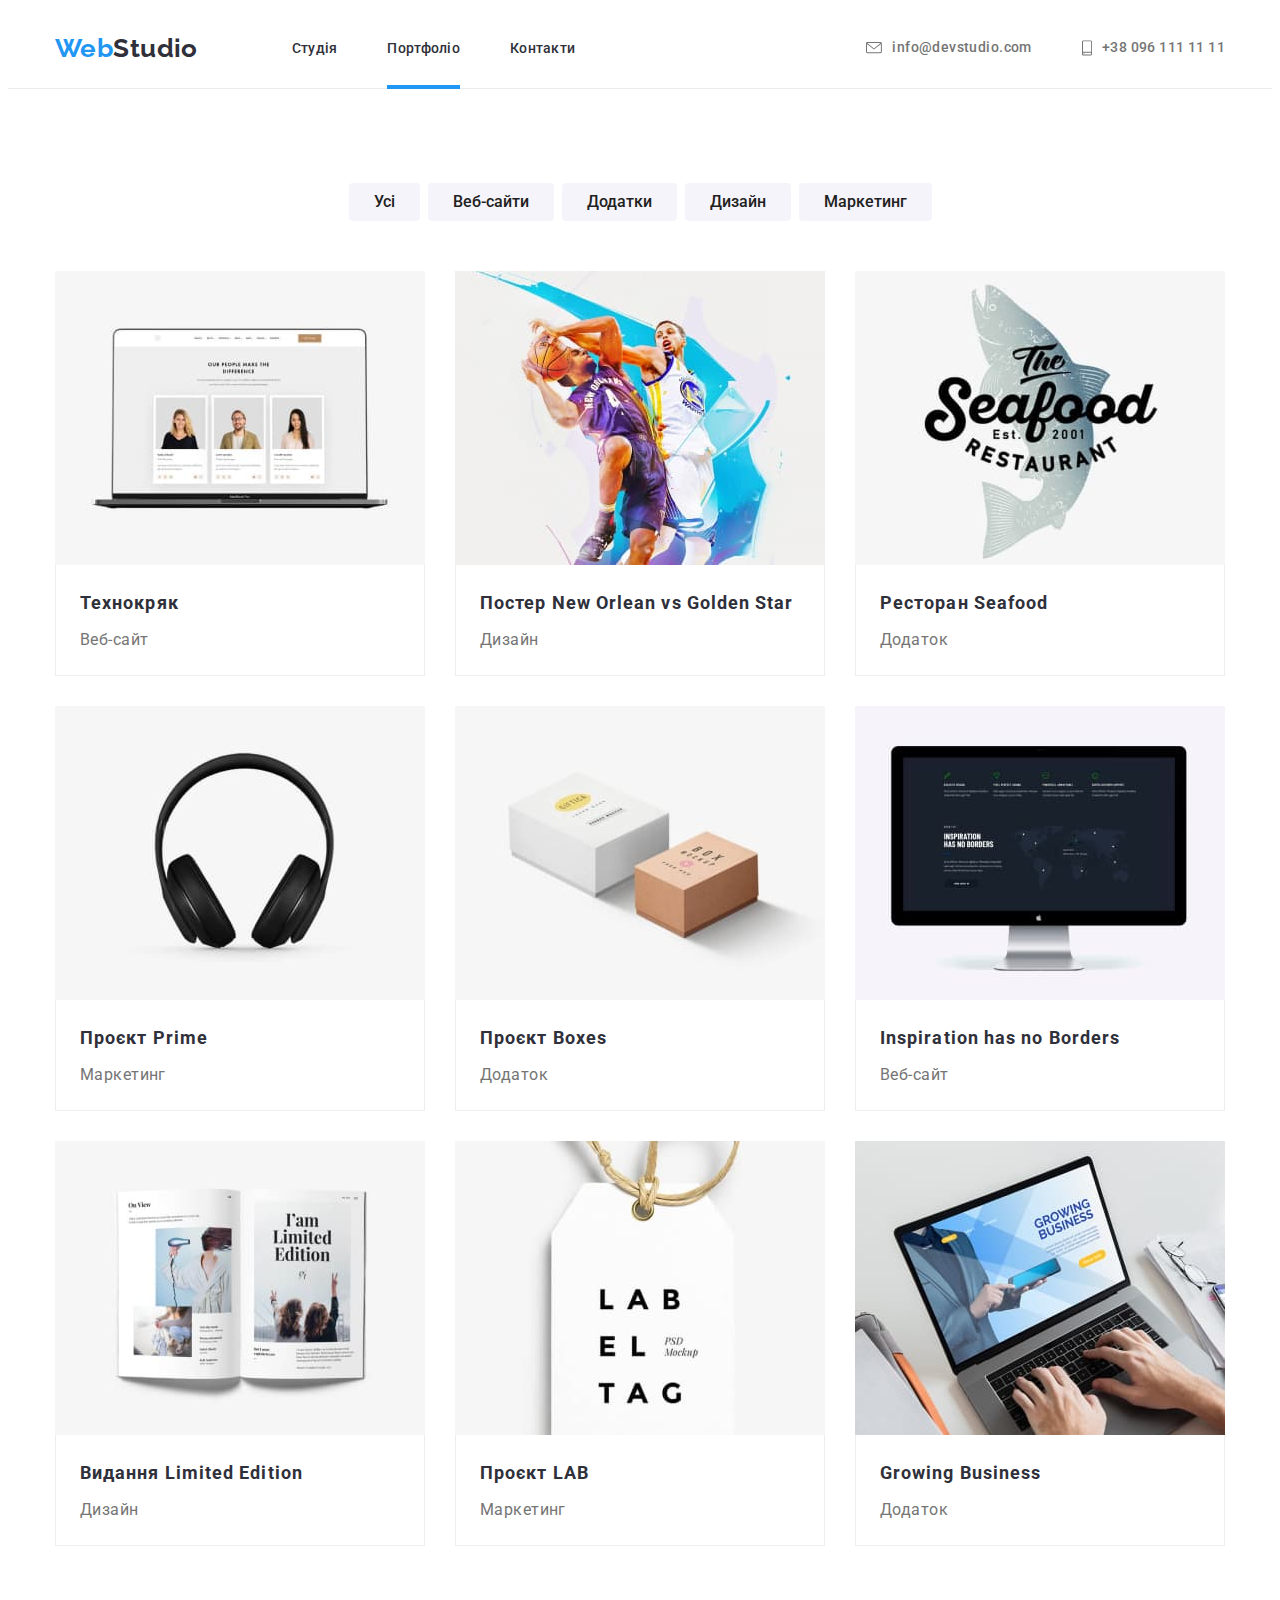
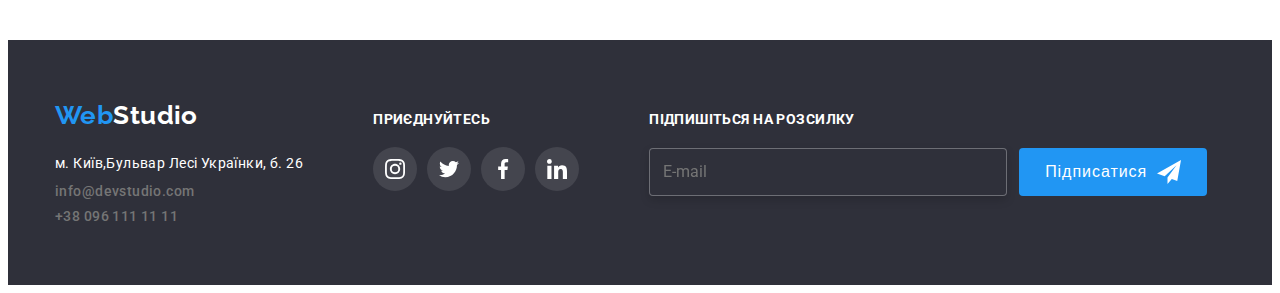
==== portfolio.html @ 344b3658 "p1" ====
<!DOCTYPE html>
<html lang="uk">
  <head>
    <meta charset="UTF-8" />
    <meta http-equiv="X-UA-Compatible" content="IE=edge" />
    <meta name="viewport" content="width=device-width, initial-scale=1.0" />
    <link rel="stylesheet" href="./css/styles.css" />
    <title>Портфоліо</title>
  </head>
  <body>
    <header class="page-header">
      <div class="container page-header__container">
        <a class="logo page-header__logo" href="./index.html"><span>Web</span>Studio</a>
        <nav class="navigation header__navigation">
          <ul class="menu">
            <li class="menu__item">
              <a class="menu__links" href="./index.html">Студія</a>
            </li>
            <li class="menu__item">
              <a class="menu__links menu__links--current " href="./portfolio.html">Портфоліо</a>
            </li>
            <li class="menu__item"><a class="menu__links " href="#">Контакти</a></li>
          </ul>
        </nav>
        <ul class="contacts header_contacts">
          <li class="contacts__item">
            <a class="contacts__links" href="mailto:info@devstudio.com"><svg
                class="contacts__icons" width="16" height="12">
                <use href="./images/icons.svg#icon-envelope"></use>
              </svg>info@devstudio.com</a>
          </li>
          <li class="contacts__item">
            <a class="contacts__links" href="tel:380961111111"> <svg class="contacts__icons"
                width="10" height="16">
                <use href="./images/icons.svg#icon-smartphone"></use>
              </svg>+38 096 111 11 11</a>
          </li>
        </ul>
      </div>
  </header>
    <main>
      <section class="filter_and_examples">
        <div class="container">
          <h1 class="portfolio-heading">Портфоліо компаії</h1>
          <ul class="filter">
            <li><button class="btn-ex" type="button">Усі</button></li>
            <li><button class="btn-ex" type="button">Веб-сайти</button></li>
            <li><button class="btn-ex" type="button">Додатки</button></li>
            <li><button class="btn-ex" type="button">Дизайн</button></li>
            <li><button class="btn-ex" type="button">Маркетинг</button></li>
          </ul>

          <ul class="gallary">
            <li class="examples-cards">
              <div class="img-ex"><img
                  src="./images/ex1.jpg"
                  alt="головна сторінка сайту"
                  width="370"
                  height="294"
                  /><div class="ex-overlay">Ресурс пропонує комплексні
                  пропозиції з різним рівнем функціоналу та сервісів. Все це
                  дозволить відвідувачу отримати вичерпні відомості про компанію
                  чи приватну особу.</div>
              </div>

              <div class="ex-info">
                <h3 class="exmples-names">Технокряк</h3>
                <p class="exmples-info">Веб-сайт</p>
              </div>
            </li>
            <li class="examples-cards">
              <div class="img-ex">
                <img
                  src="./images/ex2.jpg"
                  alt="постер баскетбольного матчу"
                  width="370"
                  height="294"
                  /><div class="ex-overlay">Ресурс пропонує комплексні
                  пропозиції з різним рівнем функціоналу та сервісів. Все це
                  дозволить відвідувачу отримати вичерпні відомості про компанію
                  чи приватну особу.</div>
              </div>
              <div class="ex-info">
                <h3 class="exmples-names">Постер New Orlean vs Golden Star</h3>
                <p class="exmples-info">Дизайн</p>
              </div>
            </li>
            <li class="examples-cards">
              <div class="img-ex"><img
                  src="./images/ex3.jpg"
                  alt="лого ресторану"
                  width="370"
                  height="294"
                  /><div class="ex-overlay">Ресурс пропонує комплексні
                  пропозиції
                  з різним рівнем функціоналу та сервісів. Все це дозволить
                  відвідувачу отримати вичерпні відомості про компанію чи
                  приватну
                  особу.</div></div>
              <div class="ex-info">
                <h3 class="exmples-names">Ресторан Seafood</h3>
                <p class="exmples-info">Додаток</p>
              </div>
            </li>
            <li class="examples-cards">
              <div class="img-ex"> <img
                  src="./images/ex4.jpg"
                  alt="безпровідні навушники"
                  width="370"
                  height="294"
                  /><div class="ex-overlay">Ресурс пропонує комплексні
                  пропозиції
                  з різним рівнем функціоналу та сервісів. Все це дозволить
                  відвідувачу отримати вичерпні відомості про компанію чи
                  приватну
                  особу.</div></div>
              <div class="ex-info">
                <h3 class="exmples-names">Проєкт Prime</h3>
                <p class="exmples-info">Маркетинг</p>
              </div>
            </li>
            <li class="examples-cards">
              <div class="img-ex"> <img
                  src="./images/ex5.jpg"
                  alt="фото дизайну коробок"
                  width="370"
                  height="294"
                  /><div class="ex-overlay">Ресурс пропонує комплексні
                  пропозиції
                  з різним рівнем функціоналу та сервісів. Все це дозволить
                  відвідувачу отримати вичерпні відомості про компанію чи
                  приватну
                  особу.</div></div>
              <div class="ex-info">
                <h3 class="exmples-names">Проєкт Boxes</h3>
                <p class="exmples-info">Додаток</p>
              </div>
            </li>
            <li class="examples-cards">
              <div class="img-ex"><img
                  src="./images/ex6.jpg"
                  alt="дизайн сайту"
                  width="370"
                  height="294"
                  /><div class="ex-overlay">Ресурс пропонує комплексні
                  пропозиції
                  з різним рівнем функціоналу та сервісів. Все це дозволить
                  відвідувачу отримати вичерпні відомості про компанію чи
                  приватну
                  особу.</div></div>
              <div class="ex-info">
                <h3 class="exmples-names">Inspiration has no Borders</h3>
                <p class="exmples-info">Веб-сайт</p>
              </div>
            </li>
            <li class="examples-cards">
              <div class="img-ex"> <img
                  src="./images/ex7.jpg"
                  alt="дизайн розгортки журналу"
                  width="370"
                  height="294"
                  /><div class="ex-overlay">Ресурс пропонує комплексні
                  пропозиції
                  з різним рівнем функціоналу та сервісів. Все це дозволить
                  відвідувачу отримати вичерпні відомості про компанію чи
                  приватну
                  особу.</div></div>
              <div class="ex-info">
                <h3 class="exmples-names">Видання Limited Edition</h3>
                <p class="exmples-info">Дизайн</p>
              </div>
            </li>
            <li class="examples-cards">
              <div class="img-ex"> <img
                  src="./images/ex8.jpg"
                  alt="дизайн лого"
                  width="370"
                  height="294"
                  /><div class="ex-overlay">Ресурс пропонує комплексні
                  пропозиції
                  з різним рівнем функціоналу та сервісів. Все це дозволить
                  відвідувачу отримати вичерпні відомості про компанію чи
                  приватну
                  особу.</div></div>
              <div class="ex-info">
                <h3 class="exmples-names">Проєкт LAB</h3>
                <p class="exmples-info">Маркетинг</p>
              </div>
            </li>
            <li class="examples-cards">
              <div class="img-ex"><img
                src="./images/ex9.jpg"
                alt="сторинка сайту"
                width="370"
                height="294"
                /><div class="ex-overlay">Ресурс пропонує комплексні пропозиції
                  з різним рівнем функціоналу та сервісів. Все це дозволить
                  відвідувачу отримати вичерпні відомості про компанію чи
                  приватну
                  особу.</div></div>
              <div class="ex-info">
                <h3 class="exmples-names">Growing Business</h3>
                <p class="exmples-info">Додаток</p>
              </div>
            </li>
          </ul>
        </div>
      </section>
    </main>

    <footer class="page-footer">
      <div class="container page-footer__container">
        <div class="left-footer">
          <a class="logo-b" href="./index.html"><span>Web</span>Studio</a>
          <address>
            <ul class="f-links">
              <li>
                <a
                  class="footer-links"
                  href=" https://goo.gl/maps/tbmbM4fvrWX6sfsx7">
                  м. Київ,Бульвар Лесі Українки, б. 26</a>
              </li>
              <li>
                <a class="contacts-b" href="info@devstudio.com">info@devstudio.com</a>
              </li>
              <li>
                <a class="contacts-b" href="tel:380961111111">+38 096 111 11
                  11</a>
              </li>
            </ul>
          </address>
        </div>
        <div class="f-s-links">
          <h3>Приєднуйтесь</h3>
          <ul class="f-social">
            <li><a class="fs-links" href="https://www.instagram.com/"><svg
                  class="f-icons ">
                  <use href="./images/icons.svg#icon-instagram-2"></use>
                </svg></a></li>
            <li><a class="fs-links" href="https://twitter.com/"><svg
                  class="f-icons">
                  <use href="./images/icons.svg#icon-twitter-1"></use>
                </svg></a></li>
            <li><a class="fs-links" href="hhttps://www.facebook.com/"><svg
                  class="f-icons">
                  <use href="./images/icons.svg#icon-facebook-1"></use>
                </svg></a></li>
            <li><a class="fs-links" href="https://www.linkedin.com/feed/"><svg
                  class="f-icons">
                  <use href="./images/icons.svg#icon-linkedin-1"></use>
                </svg></a></li>
          </ul>
        </div>
        <div class="send_email">
          <h3>Підпишіться на розсилку</h3>
          <form class="signup_form">
            <input class="footer-input" type="email" name="f-email"
              placeholder="E-mail" />
            <button class="f-email" type="submit"><p>Підписатися</p><svg
                class="f-email-i">
                <use href="./images/icons.svg#icon-icon-send"></use>
              </svg></button>
          </form>
        </div>
      </div>
    </footer>
  </body>
</html>
---- css/styles.css ----
@import url("https://fonts.googleapis.com/css2?family=Roboto:wght@100;300;400;500;700&display=swap");
@import url("https://fonts.googleapis.com/css2?family=Raleway:wght@100;300;400;500;700&display=swap");

html {
  box-sizing: border-box;
}

*,
*::before,
*::after {
  box-sizing: inherit;
}

h1,
h2,
h3,
h4,
h5,
h6,
p {
  margin: 0;
}

img {
  display: block;
  max-width: 100%;
  height: auto;
}

header {
  border-bottom: 1px solid #ececec;
}

body {
  font-family: "Roboto";
  color: #2f303a;
  font-size: 14px;
  letter-spacing: 0.03em;
}

ul {
  list-style: none;
  margin: 0;
  padding: 0;
}

h1 {
  font-size: 44px;
  text-align: center;
  width: 696px;
  margin: 0 auto;


}

.container {
  width: 1200px;
  margin-left: auto;
  margin-right: auto;
  padding-left: 15px;
  padding-right: 15px;
}

.page-header__container {
  display: flex;
  align-items: center;
}

.header__navigation{
  display: flex;
}



.page-header__logo{
  display: flex;
  font-family: "Raleway";
  font-size: 26px;
  font-weight: 700;
  color: #2f303a;
  text-decoration: none;
  line-height: 1.19;
  text-transform: capitalize;
  margin-right: 94px;
}

.logo span {
  color: #2196f3;
}

.menu {
  display: flex;
  align-items: center;
}

.menu__item {
  margin-right: 50px;
}

.menu__item:last-child {
  margin-right: 0;
}

.menu__links {
  color: #2f303a;
  text-decoration: none;
  font-weight: 500;
  font-size: 14px;
  line-height: 1.14;
  letter-spacing: 0.02em;
  padding-top: 32px;
  padding-bottom: 32px;
  position: relative;
  transition: color 250ms cubic-bezier(0.4, 0, 0.2, 1);
}

.menu__links--current::after {
  content: '';
  display: block;
  left: 0;
  bottom: -1px;
  background-color: #2196F3;
  position: absolute;
  height: 4px;
  width: 100%;
}


.menu__links:hover,
.menu__links :focus {
  color: #2196f3;

}
.header_contacts {
  display: flex;
  margin-left: auto;
}

.header_contacts:hover,
.header_contacts:focus {
  color: #2196f3;
}

.contacts__item:not(:last-child) {
  margin-right: 50px;
}
.contacts__links {
  display: flex;
  color: #757575;
  font-weight: 500;
  font-size: 14px;
  line-height: 1.14;
  text-decoration: none;
  font-style: normal;
  padding-top: 32px;
  padding-bottom: 32px;
  justify-content: space-between;
  align-items: center;
  transition: color 250ms cubic-bezier(0.4, 0, 0.2, 1);
}

.contacts__links:hover,
.contacts__links:focus {
  color: #2196f3;

}


.hero{
  text-align: center;
  text-transform: uppercase;
  background-image: linear-gradient(rgba(47, 48, 58, 0.4),
      rgba(47, 48, 58, 0.4)),
    url(../images/im-hero.jpg);
  max-width: 1600px;
  padding-top: 150px;
  padding-bottom: 150px;
  margin: 0 auto;
 
}
.hero-heading {
  color: #ffffff;
  line-height: 1.3;
  letter-spacing: 0.06em;
  font-weight: 900;
}
.hero__button{
  background-color: #2196f3;
  color: #ffffff;
  font-weight: 700;
  font-size: 16px;
  line-height: 1.88;
  border: 0;
  font-family: inherit;
  margin-top: 30px;
  padding: 10px 32px;
  border-radius: 4px;
}

.hero__button:hover,
.hero__button:focus {
  cursor: pointer;
}

.backdrop {
  position: fixed;
  top: 0;
  left: 0;
  width: 100%;
  height: 100%;
  background-color: rgba(47, 48, 58, 0.4);
  opacity: 1;
  transition: opacity 250ms cubic-bezier(0.4, 0, 0.2, 1);
  z-index: 1;
}

.backdrop.is-hidden {
  opacity: 0;
  pointer-events: none;
}

.modal {
  position: absolute;
  background-color: #fff;
  min-width: 528px;
  min-height: 581px;
  transform: translate(-50%, -50%);
  top: 50%;
  left: 50%;
}

.modal-button{
  background-color: #fff;
  border-radius: 50%;
  display: flex;
  align-items: center;
  justify-items: center;
  width: 30px;
  height: 30px;
  border: 1px solid rgba(0, 0, 0, 0.1);
  margin-right: 8px;
  margin-top: 8px;
  margin-left: auto;
  margin-bottom: auto;
  transition: color 250ms cubic-bezier(0.4, 0, 0.2, 1), border-color 250ms cubic-bezier(0.4, 0, 0.2, 1);

}

.modal-button__icons:hover,
.modal-button__icons:focus {
  cursor: pointer;
  color: #2196F3;
}

.modal-form {
  padding: 2px 40px;
  font-family: 'Roboto';
  font-style: normal;
  font-weight: 400;
  font-size: 12px;
  line-height: 1.16;
  letter-spacing: 0.01em;
  color: #757575;
}

.modal-form__heading{
  font-family: 'Roboto';
  font-weight: 700;
  font-size: 20px;
  line-height: 23px;
  text-align: center;
  letter-spacing: 0.03em;
  color: #212121;
  text-transform: none;
  margin-bottom: 12px;
}

.modal-form__label {
  display: flex;
  position: relative;
  flex-direction: column;
  margin-bottom: 10px;
  text-align: left;
  text-transform: none;
}

.modal-form__input {
  display: flex;
  align-items: center;
  padding: 12px 40px;
  margin-top: 4px;
  border: 1px solid rgba(33, 33, 33, 0.2);
  border-radius: 4px;
  cursor: pointer;
  text-transform: none;
  color: #212121;
  transition: border 250ms cubic-bezier(0.4, 0, 0.2, 1);
}

.modal-form__input:hover,
.modal-form__input:focus,
.modal-form__input:active {
  border: 1px solid #2196F3;
  outline: 0;
}

.modal-form__input:hover,
.modal-form__input:focus+.modal-form__icons {
  fill: #2196F3;
}

.modal-form__icons {
  position: absolute;
  width: 18px;
  height: 18px;
  fill: #212121;
  top: 50%;
  left: 12px;
  transition: fill 250ms cubic-bezier(0.4, 0, 0.2, 1);
}

textarea {
  resize: none;
  width: 100%;
  padding: 12px 16px;
}

textarea:hover,
textarea:focus {
  border: 1px solid #2196F3;
  outline: 0;
}
.modal-form__comment {
  margin-top: 4px;
  border: 1px solid rgba(33, 33, 33, 0.2);
  border-radius: 4px;
  cursor: pointer;
  text-transform: none;
  transition: border 250ms cubic-bezier(0.4, 0, 0.2, 1);
}

.modal-form__comment::placeholder {
  color: rgba(117, 117, 117, 0.5);
}
.terms {
  margin-top: 20px;
  display: flex;
  justify-content: center;
  align-items: center;
  cursor: pointer;
}

.modal-terms {
  margin-left: 7px;
  font-family: 'Roboto';
  font-style: normal;
  font-weight: 400;
  font-size: 14px;
  line-height: 24px;
  letter-spacing: 0.03em;
  text-decoration-line: underline;
  text-underline-position: under;
  text-decoration-skip: none;
  color: #2196F3;
  text-transform: none;
}

.terms__checkbox-label{
  display: flex;
  align-items: center;
  text-transform: none;
  text-transform: none;
  font-family: 'Roboto';
  font-style: normal;
  font-weight: 400;
  font-size: 14px;
  line-height: 24px;
  letter-spacing: 0.03em;
  color: #757575;
}
.terms__checkbox-label:hover{
  cursor: pointer;
}

.checkbox {
  appearance: none;
  position: absolute;
}

.check-icon {
  display: inline-block;
  width: 16px;
  height: 15px;
  border: 2px solid #212121;
  border-radius: 2px;
  margin-right: 7px;
  transition: background-color 250ms cubic-bezier(0.4, 0, 0.2, 1);;
}

.checkbox:checked+.check-icon {
  background-color: #2196f3;
  background-image: url('../images/tick.svg');
  border-color: transparent;
  background-size: contain;
  background-repeat: no-repeat;
  background-origin: padding-box;
  background-position: center;
}


.modal-button__submit{
  display: flex;
  font-family: 'Roboto';
  font-style: normal;
  font-weight: 700;
  font-size: 16px;
  line-height: 30px;
  text-align: center;
  letter-spacing: 0.06em;
  color: #FFFFFF;
  background: #188CE8;
  border-radius: 4px;
  transition: box-shadow 250ms cubic-bezier(0.4, 0, 0.2, 1);
  border: none;
  padding: 10px 52px;
  margin: 30px auto;
}


.modal-button__submit:hover,
.modal-button__submit:focus {
  cursor: pointer;
  box-shadow: 0px 4px 4px rgba(0, 0, 0, 0.15);
}

.information__container{
  padding-top: 94px;
}

.information-heading {
  display: none;
}

.info {
  display: flex;
  gap: 30px;
}

.info-img {
  display: flex;
  align-items: center;
  justify-content: center;
  background-color: #f5f4fa;
  width: 270px;
  height: 120px;
  border-radius: 4px;
}

.info__item {
  width: auto;
}

.info-title {
  font-size: 14px;
  line-height: 1.14;
  text-transform: uppercase;
  margin-top: 30px;
}

.info-text {
  font-size: 14px;
  line-height: 1.7;
  color: #757575;
  margin-top: 10px;
}

.work__container{
  padding-top: 94px;
  padding-bottom: 94px;
}

.work-heading {
  font-size: 36px;
  line-height: 1.17;
  text-align: center;
}

.photos {
  display: flex;
  margin-top: 50px;
}

.photos__item {
  position: relative;
  margin-right: 30px;
}

.photos__overlay {
  position: absolute;
  bottom: 0;
  background-color: rgba(47, 48, 58, 0.8);
  color: #fff;
  width: 100%;
  opacity: 1;
  padding: 27px;
  text-align: center;
  font-family: inherit;
  letter-spacing: 0.03em;
  text-transform: uppercase;

}

.photos__item:last-child {
  margin-right: 0;
}

.workers {
  background: #f5f4fa;
  padding-top: 94px;
  padding-bottom: 94px;
}

.workers-heading {
  font-size: 36px;
  line-height: 1.17;
  text-align: center;
}

.grid {
  margin-top: 50px;
  display: flex;
  justify-content: space-between;
}

.grid-card {
  width: 270px;
  border-color: #f5f4fa;
  box-shadow: 0px 1px 3px rgba(0, 0, 0, 0.12), 0px 1px 1px rgba(0, 0, 0, 0.14),
    0px 2px 1px rgba(0, 0, 0, 0.2);
  border-radius: 0px 0px 4px 4px;
}

.private {
  background-color: #ffffff;
  padding: 30px;
  border-radius: 0px 0px 4px 4px;
}

.private__name {
  font-weight: 500;
  font-size: 16px;
  line-height: 1.19;
  text-align: center;
}

.private__job {
  color: #757575;
  font-size: 16px;
  line-height: 1.19;
  text-align: center;
  margin-top: 10px;
}

.social {
  display: flex;
  justify-content: space-between;
  margin-top: 16px;
}

.social__links {
  display: flex;
  color: #afb1b8;
  border-radius: 50%;
  background-color: #fff;
  width: 44px;
  height: 44px;
  align-items: center;
  justify-content: center;
  transition: color 250ms cubic-bezier(0.4, 0, 0.2, 1), background-color 250ms cubic-bezier(0.4, 0, 0.2, 1);
}

.social__links:hover,
.social__links:focus {
  color: #fff;
  background-color: #2196f3;
  cursor: pointer;
  outline: none;

}

.clients {
  padding-top: 94px;
  padding-bottom: 94px;
}

.clients-heading{
  font-family: "Roboto";
  font-style: normal;
  font-weight: 700;
  font-size: 36px;
  line-height: 42px;
  text-align: center;
}

.clients-list {
  margin-top: 50px;
  display: flex;
  justify-content: space-between;
}

.clients-list__link {
  display: flex;
  color: #afb1b8;
  width: 170px;
  height: 92px;
  background-color: #fff;
  align-items: center;
  justify-content: center;
  border: 1px solid #afb1b8;
  border-radius: 4px;
  transition: color 250ms cubic-bezier(0.4, 0, 0.2, 1), border-color 250ms cubic-bezier(0.4, 0, 0.2, 1);
}

.clients-list__link:hover,
.clients-list__link:focus {
  color: #2196f3;
  border-color: #2196f3;
  cursor: pointer;
  outline: none;

}

.portfolio-heading {
  display: none;
}

.filter_and_examples {
  padding-top: 94px;
  padding-bottom: 94px;
}

.filter {
  display: flex;
  justify-content: center;
}

.filter li {
  margin-right: 8px;
}

.filter li:last-child {
  margin-right: 0;
}
.btn-ex {
  color: #212121;
  background-color: #f5f4fa;
  font-weight: 500;
  font-size: 16px;
  line-height: 1.6;
  text-align: center;
  border: 0;
  font-family: inherit;
  padding: 6px 25px;
  border-radius: 4px;
}

.btn-ex:hover,
.btn-ex:focus {
  color: #ffffff;
  background-color: #2196f3;
  cursor: pointer;
}
.gallary {
  margin-top: 50px;
  display: flex;
  flex-wrap: wrap;
  gap: 30px;
}

.examples-cards {
  width: auto;

}

.img-ex {
  position: relative;
  overflow: hidden;
}

.ex-overlay {
  position: absolute;
  background-color: rgba(33, 150, 243, 0.9);
  color: #fff;
  width: 100%;
  opacity: 1;
  top: 0;
  padding: 63px 24px;
  font-family: inherit;
  letter-spacing: 0.03em;
  font-size: 18px;
  font-weight: 400;
  line-height: 1.6;
  transform: translateY(100%);
  transition: transform 250ms cubic-bezier(0.4, 0, 0.2, 1);
}


.examples-cards:hover {
  box-shadow: 0px 1px 1px rgba(0, 0, 0, 0.12), 0px 4px 4px rgba(0, 0, 0, 0.06),
    1px 4px 6px rgba(0, 0, 0, 0.16);
  cursor: pointer;
  transition: box-shadow 250ms cubic-bezier(0.4, 0, 0.2, 1);
}

.examples-cards:hover .ex-overlay {
  transform: translateY(0);

}

.ex-info {
  padding: 20px 24px;
  border: 1px solid #eeeeee;
  border-top: 0;
}

.exmples-names {
  font-size: 18px;
  line-height: 2;
  letter-spacing: 0.06em;
}

.exmples-info {
  font-size: 16px;
  line-height: 1.88;
  color: #757575;
  margin-top: 4px;
}

footer {
  background-color: #2f303a;
  line-height: 24px;
  padding-top: 60px;
  padding-bottom: 60px;
}

.logo-b {
  display: block;
  color: #ffffff;
  font-family: "Raleway";
  font-style: normal;
  font-weight: 700;
  font-size: 26px;
  line-height: 1.19;
  text-decoration: none;
  margin-bottom: 20px;
}

.logo-b span {
  color: #2196f3;
}

.page-footer__container  {
  display: flex;
  align-items: baseline;
  gap: 70px;
}

.footer-links {
  font-style: normal;
  color: #ffffff;
  text-decoration: none;
  font-size: 14px;
}

.contacts-b {
  display: flex;
  color: #757575;
  font-weight: 500;
  font-size: 14px;
  line-height: 1.14;
  text-decoration: none;
  font-style: normal;
}

.f-links li:not(:first-child) {
  margin-top: 9px;
}

.f-social {
  display: flex;
  gap: 10px;
}

.f-s-links h3 {
  font-family: 'Roboto';
  font-weight: 700;
  font-size: 14px;
  line-height: 16px;
  letter-spacing: 0.03em;
  text-transform: uppercase;
  color: #ffffff;
  margin-bottom: 20px;
}

.fs-links {
  display: flex;
  color: #fff;
  border-radius: 50%;
  background-color: rgba(255, 255, 255, 0.1);
  width: 44px;
  height: 44px;
  align-items: center;
  justify-content: center;
  transition: color 250ms cubic-bezier(0.4, 0, 0.2, 1), background-color 250ms cubic-bezier(0.4, 0, 0.2, 1);
}

.fs-links:hover,
.fs-links:focus {
  color: #fff;
  background-color: #2196F3;
  cursor: pointer;
  outline: none;

}

.send_email h3 {
  font-family: 'Roboto';
  font-weight: 700;
  font-size: 14px;
  text-transform: uppercase;
  line-height: 1.14;
  letter-spacing: 0.03em;
  color: #ffffff;
  margin-bottom: 20px;
}

.f-email {
  color: #fff;
  background: #2196F3;
  border: none;
  border-radius: 4px;
  display: flex;
  align-items: center;
  text-align: center;
  letter-spacing: 0.06em;
  padding: 12px 26px;
  gap: 10px;
  font-size: 16px;
  transition: box-shadow 250ms cubic-bezier(0.4, 0, 0.2, 1);
}

.f-email:hover {
  cursor: pointer;
  box-shadow: 0px 4px 4px rgba(0, 0, 0, 0.15);
}

.footer-input {
  padding: 13px;
  align-items: center;
  line-height: 20px;
  font-size: 16px;
  font-family: inherit;
  border: 1px solid rgba(255, 255, 255, 0.3);
  filter: drop-shadow(0px 4px 4px rgba(0, 0, 0, 0.15));
  border-radius: 4px;
  background-color: #2F303A;
  width: 358px;
  transition: border 250ms cubic-bezier(0.4, 0, 0.2, 1);
  color: #fff;
}

.signup_form {
  display: flex;
  align-items: center;
  gap: 12px;

}

.footer-input:hover,
.footer-input:focus,
.sfooter-input:active {
  border: 1px solid #2196F3;
  outline: 0;
  cursor: pointer;
}

.info-img__icons{
  fill: currentColor;
  width: 70px;
  height: 70px;
}

.contacts__icons {
  fill: currentColor;
  margin-right: 10px;
}

.social__icons {
  fill: currentColor;
  width: 20px;
  height: 20px;
}

.clients-list__icons {
  fill: currentColor;
  width: 106px;
  height: 60px;
}

.f-icons {
  fill: currentColor;
  width: 20px;
  height: 20px;
}

.modal-button__icons{
  width: 18px;
  height: 18px;
  fill: currentColor;
}

.f-email-i {
  fill: #fff;
  width: 24px;
  height: 24px;
}
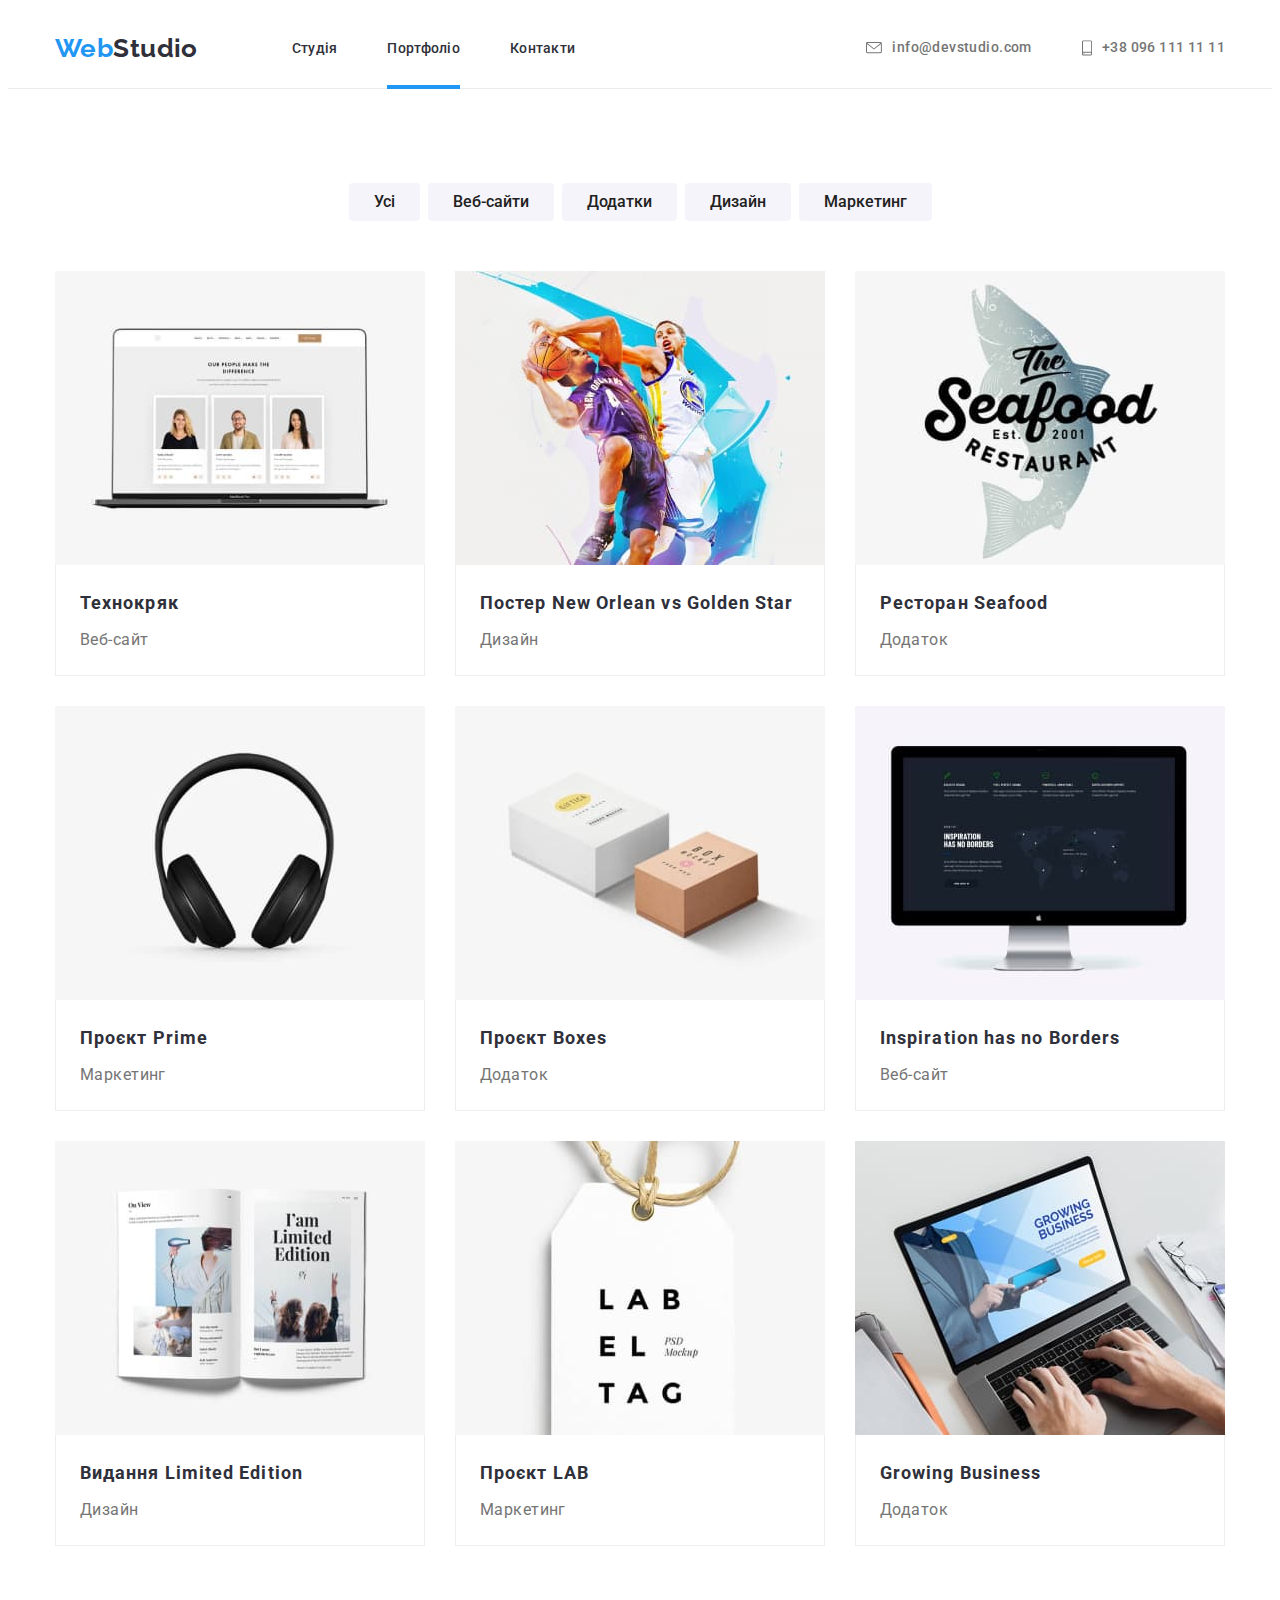
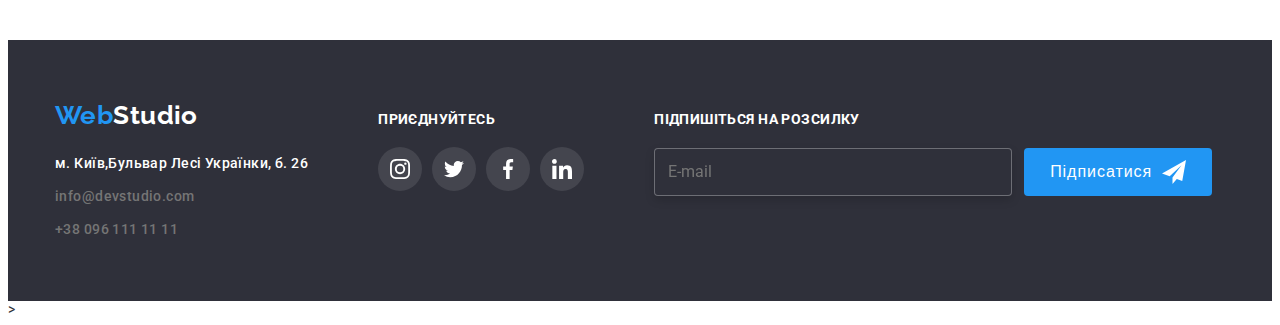
==== commit 34b70db7: "p2" ====
--- a/portfolio.html
+++ b/portfolio.html
@@ -4,7 +4,7 @@
     <meta charset="UTF-8" />
     <meta http-equiv="X-UA-Compatible" content="IE=edge" />
     <meta name="viewport" content="width=device-width, initial-scale=1.0" />
-    <link rel="stylesheet" href="./css/styles.css" />
+    <link rel="stylesheet" href="./css/main.min.css" />
     <title>Портфоліо</title>
   </head>
   <body>
@@ -39,20 +39,20 @@
       </div>
   </header>
     <main>
-      <section class="filter_and_examples">
+      <section class="portfolio">
         <div class="container">
-          <h1 class="portfolio-heading">Портфоліо компаії</h1>
+          <h1 class="portfolio__heading">Портфоліо компаії</h1>
           <ul class="filter">
-            <li><button class="btn-ex" type="button">Усі</button></li>
-            <li><button class="btn-ex" type="button">Веб-сайти</button></li>
-            <li><button class="btn-ex" type="button">Додатки</button></li>
-            <li><button class="btn-ex" type="button">Дизайн</button></li>
-            <li><button class="btn-ex" type="button">Маркетинг</button></li>
+            <li class="filter__item"><button class="btn-ex" type="button">Усі</button></li>
+            <li class="filter__item"><button class="btn-ex" type="button">Веб-сайти</button></li>
+            <li class="filter__item"><button class="btn-ex" type="button">Додатки</button></li>
+            <li class="filter__item"><button class="btn-ex" type="button">Дизайн</button></li>
+            <li class="filter__item"><button class="btn-ex" type="button">Маркетинг</button></li>
           </ul>
 
           <ul class="gallary">
-            <li class="examples-cards">
-              <div class="img-ex"><img
+            <li class="gallary__item">
+              <div class="gallary__img"><img
                   src="./images/ex1.jpg"
                   alt="головна сторінка сайту"
                   width="370"
@@ -63,13 +63,13 @@
                   чи приватну особу.</div>
               </div>
 
-              <div class="ex-info">
-                <h3 class="exmples-names">Технокряк</h3>
-                <p class="exmples-info">Веб-сайт</p>
-              </div>
-            </li>
-            <li class="examples-cards">
-              <div class="img-ex">
+              <div class="product">
+                <h3 class="product__name">Технокряк</h3>
+                <p class="product__info">Веб-сайт</p>
+              </div>
+            </li>
+            <li class="gallary__item">
+              <div class="gallary__img">
                 <img
                   src="./images/ex2.jpg"
                   alt="постер баскетбольного матчу"
@@ -80,13 +80,13 @@
                   дозволить відвідувачу отримати вичерпні відомості про компанію
                   чи приватну особу.</div>
               </div>
-              <div class="ex-info">
-                <h3 class="exmples-names">Постер New Orlean vs Golden Star</h3>
-                <p class="exmples-info">Дизайн</p>
-              </div>
-            </li>
-            <li class="examples-cards">
-              <div class="img-ex"><img
+              <div class="product">
+                <h3 class="product__name">Постер New Orlean vs Golden Star</h3>
+                <p class="product__info">Дизайн</p>
+              </div>
+            </li>
+            <li class="gallary__item">
+              <div class="gallary__img"><img
                   src="./images/ex3.jpg"
                   alt="лого ресторану"
                   width="370"
@@ -97,13 +97,13 @@
                   відвідувачу отримати вичерпні відомості про компанію чи
                   приватну
                   особу.</div></div>
-              <div class="ex-info">
-                <h3 class="exmples-names">Ресторан Seafood</h3>
-                <p class="exmples-info">Додаток</p>
-              </div>
-            </li>
-            <li class="examples-cards">
-              <div class="img-ex"> <img
+              <div class="product">
+                <h3 class="product__name">Ресторан Seafood</h3>
+                <p class="product__info">Додаток</p>
+              </div>
+            </li>
+            <li class="gallary__item">
+              <div class="gallary__img"> <img
                   src="./images/ex4.jpg"
                   alt="безпровідні навушники"
                   width="370"
@@ -114,13 +114,13 @@
                   відвідувачу отримати вичерпні відомості про компанію чи
                   приватну
                   особу.</div></div>
-              <div class="ex-info">
-                <h3 class="exmples-names">Проєкт Prime</h3>
-                <p class="exmples-info">Маркетинг</p>
-              </div>
-            </li>
-            <li class="examples-cards">
-              <div class="img-ex"> <img
+              <div class="product">
+                <h3 class="product__name">Проєкт Prime</h3>
+                <p class="product__info">Маркетинг</p>
+              </div>
+            </li>
+            <li class="gallary__item">
+              <div class="gallary__img"> <img
                   src="./images/ex5.jpg"
                   alt="фото дизайну коробок"
                   width="370"
@@ -131,13 +131,13 @@
                   відвідувачу отримати вичерпні відомості про компанію чи
                   приватну
                   особу.</div></div>
-              <div class="ex-info">
-                <h3 class="exmples-names">Проєкт Boxes</h3>
-                <p class="exmples-info">Додаток</p>
-              </div>
-            </li>
-            <li class="examples-cards">
-              <div class="img-ex"><img
+              <div class="product">
+                <h3 class="product__name">Проєкт Boxes</h3>
+                <p class="product__info">Додаток</p>
+              </div>
+            </li>
+            <li class="gallary__item">
+              <div class="gallary__img"><img
                   src="./images/ex6.jpg"
                   alt="дизайн сайту"
                   width="370"
@@ -148,13 +148,13 @@
                   відвідувачу отримати вичерпні відомості про компанію чи
                   приватну
                   особу.</div></div>
-              <div class="ex-info">
-                <h3 class="exmples-names">Inspiration has no Borders</h3>
-                <p class="exmples-info">Веб-сайт</p>
-              </div>
-            </li>
-            <li class="examples-cards">
-              <div class="img-ex"> <img
+              <div class="product">
+                <h3 class="product__name">Inspiration has no Borders</h3>
+                <p class="product__info">Веб-сайт</p>
+              </div>
+            </li>
+            <li class="gallary__item">
+              <div class="gallary__img"> <img
                   src="./images/ex7.jpg"
                   alt="дизайн розгортки журналу"
                   width="370"
@@ -165,13 +165,13 @@
                   відвідувачу отримати вичерпні відомості про компанію чи
                   приватну
                   особу.</div></div>
-              <div class="ex-info">
-                <h3 class="exmples-names">Видання Limited Edition</h3>
-                <p class="exmples-info">Дизайн</p>
-              </div>
-            </li>
-            <li class="examples-cards">
-              <div class="img-ex"> <img
+              <div class="product">
+                <h3 class="product__name">Видання Limited Edition</h3>
+                <p class="product__info">Дизайн</p>
+              </div>
+            </li>
+            <li class="gallary__item">
+              <div class="gallary__img"> <img
                   src="./images/ex8.jpg"
                   alt="дизайн лого"
                   width="370"
@@ -182,13 +182,13 @@
                   відвідувачу отримати вичерпні відомості про компанію чи
                   приватну
                   особу.</div></div>
-              <div class="ex-info">
-                <h3 class="exmples-names">Проєкт LAB</h3>
-                <p class="exmples-info">Маркетинг</p>
-              </div>
-            </li>
-            <li class="examples-cards">
-              <div class="img-ex"><img
+              <div class="product">
+                <h3 class="product__name">Проєкт LAB</h3>
+                <p class="product__info">Маркетинг</p>
+              </div>
+            </li>
+            <li class="gallary__item">
+              <div class="gallary__img"><img
                 src="./images/ex9.jpg"
                 alt="сторинка сайту"
                 width="370"
@@ -198,9 +198,9 @@
                   відвідувачу отримати вичерпні відомості про компанію чи
                   приватну
                   особу.</div></div>
-              <div class="ex-info">
-                <h3 class="exmples-names">Growing Business</h3>
-                <p class="exmples-info">Додаток</p>
+              <div class="product">
+                <h3 class="product__name">Growing Business</h3>
+                <p class="product__info">Додаток</p>
               </div>
             </li>
           </ul>
@@ -211,58 +211,58 @@
     <footer class="page-footer">
       <div class="container page-footer__container">
         <div class="left-footer">
-          <a class="logo-b" href="./index.html"><span>Web</span>Studio</a>
+          <a class="logo page-footer__logo" href="./index.html"><span>Web</span>Studio</a>
           <address>
-            <ul class="f-links">
-              <li>
+            <ul class="footer-info">
+              <li class="footer-info__item">
                 <a
-                  class="footer-links"
+                  class="footer-info__links"
                   href=" https://goo.gl/maps/tbmbM4fvrWX6sfsx7">
                   м. Київ,Бульвар Лесі Українки, б. 26</a>
               </li>
-              <li>
-                <a class="contacts-b" href="info@devstudio.com">info@devstudio.com</a>
+              <li class="footer-info__item">
+                <a class="footer-info__links footer-info__links--contacts" href="info@devstudio.com">info@devstudio.com</a>
               </li>
-              <li>
-                <a class="contacts-b" href="tel:380961111111">+38 096 111 11
+              <li class="footer-info__item">
+                <a class=" footer-info__links footer-info__links--contacts" href="tel:380961111111">+38 096 111 11
                   11</a>
               </li>
             </ul>
           </address>
         </div>
-        <div class="f-s-links">
-          <h3>Приєднуйтесь</h3>
-          <ul class="f-social">
-            <li><a class="fs-links" href="https://www.instagram.com/"><svg
-                  class="f-icons ">
+        <div class="middle-footer">
+          <h3 class="middle-footer__heading">Приєднуйтесь</h3>
+          <ul class="social">
+            <li class="social__item"><a class="social__links social__links--footer" href="https://www.instagram.com/"><svg
+                  class="social__icons">
                   <use href="./images/icons.svg#icon-instagram-2"></use>
                 </svg></a></li>
-            <li><a class="fs-links" href="https://twitter.com/"><svg
-                  class="f-icons">
+            <li class="social__item"><a class="social__links social__links--footer" href="https://twitter.com/"><svg
+                  class="social__icons">
                   <use href="./images/icons.svg#icon-twitter-1"></use>
                 </svg></a></li>
-            <li><a class="fs-links" href="hhttps://www.facebook.com/"><svg
-                  class="f-icons">
+            <li class="social__item"><a class="social__links social__links--footer" href="hhttps://www.facebook.com/"><svg
+                  class="social__icons">
                   <use href="./images/icons.svg#icon-facebook-1"></use>
                 </svg></a></li>
-            <li><a class="fs-links" href="https://www.linkedin.com/feed/"><svg
-                  class="f-icons">
+            <li class="social__item"><a class="social__links social__links--footer" href="https://www.linkedin.com/feed/"><svg
+                  class="social__icons">
                   <use href="./images/icons.svg#icon-linkedin-1"></use>
                 </svg></a></li>
           </ul>
         </div>
-        <div class="send_email">
-          <h3>Підпишіться на розсилку</h3>
-          <form class="signup_form">
-            <input class="footer-input" type="email" name="f-email"
+        <div class="right-footer">
+          <h3 class="right-footer__heading">Підпишіться на розсилку</h3>
+          <form class="signup-form">
+            <input class="signup-form__input" type="email" name="f-email"
               placeholder="E-mail" />
-            <button class="f-email" type="submit"><p>Підписатися</p><svg
-                class="f-email-i">
+            <button class="button signup-form__button" type="submit"><p class="button__label">Підписатися</p><svg
+                class="button__icon">
                 <use href="./images/icons.svg#icon-icon-send"></use>
               </svg></button>
           </form>
         </div>
       </div>
-    </footer>
+    </footer>>
   </body>
 </html>
--- a/css/main.min.css
+++ b/css/main.min.css
@@ -0,0 +1 @@
+@import"https://fonts.googleapis.com/css2?family=Roboto:wght@100;300;400;500;700&display=swap";@import"https://fonts.googleapis.com/css2?family=Raleway:wght@100;300;400;500;700&display=swap";.container{width:1200px;margin-left:auto;margin-right:auto;padding-left:15px;padding-right:15px}html{-webkit-box-sizing:border-box;box-sizing:border-box}*,*::before,*::after{-webkit-box-sizing:inherit;box-sizing:inherit}body{font-family:"Roboto";color:#2f303a;font-size:14px;letter-spacing:.03em}img{display:block;max-width:100%;height:auto}h1,h2,h3,h4,h5,h6,p{margin:0}ul{list-style:none;margin:0;padding:0}header{border-bottom:1px solid #ececec}.page-header__container{display:-webkit-box;display:-ms-flexbox;display:flex;-webkit-box-align:center;-ms-flex-align:center;align-items:center}.header__navigation{display:-webkit-box;display:-ms-flexbox;display:flex}.page-header__logo{display:-webkit-box;display:-ms-flexbox;display:flex;font-family:"Raleway";font-size:26px;font-weight:700;color:#2f303a;text-decoration:none;line-height:1.19;text-transform:capitalize;margin-right:94px}.logo span{color:#2196f3}.menu{display:-webkit-box;display:-ms-flexbox;display:flex;-webkit-box-align:center;-ms-flex-align:center;align-items:center}.menu__item{margin-right:50px}.menu__item:last-child{margin-right:0}.menu__links{color:#2f303a;text-decoration:none;font-weight:500;font-size:14px;line-height:1.14;letter-spacing:.02em;padding-top:32px;padding-bottom:32px;position:relative;-webkit-transition:color 250ms cubic-bezier(0.4, 0, 0.2, 1);transition:color 250ms cubic-bezier(0.4, 0, 0.2, 1)}.menu__links--current::after{content:"";display:block;left:0;bottom:-1px;background-color:#2196f3;position:absolute;height:4px;width:100%}.menu__links:hover,.menu__links :focus{color:#2196f3}.header_contacts{display:-webkit-box;display:-ms-flexbox;display:flex;margin-left:auto}.header_contacts:hover,.header_contacts:focus{color:#2196f3}.contacts__item:not(:last-child){margin-right:50px}.contacts__links{display:-webkit-box;display:-ms-flexbox;display:flex;color:#757575;font-weight:500;font-size:14px;line-height:1.14;text-decoration:none;font-style:normal;padding-top:32px;padding-bottom:32px;-webkit-box-pack:justify;-ms-flex-pack:justify;justify-content:space-between;-webkit-box-align:center;-ms-flex-align:center;align-items:center;-webkit-transition:color 250ms cubic-bezier(0.4, 0, 0.2, 1);transition:color 250ms cubic-bezier(0.4, 0, 0.2, 1)}.contacts__links:hover,.contacts__links:focus{color:#2196f3}.contacts__icons{fill:currentColor;margin-right:10px}h1{font-size:44px;text-align:center;width:696px;margin:0 auto}.hero{text-align:center;text-transform:uppercase;background-image:-webkit-gradient(linear, left top, left bottom, from(rgba(47, 48, 58, 0.4)), to(rgba(47, 48, 58, 0.4))),url(../images/im-hero.jpg);background-image:linear-gradient(rgba(47, 48, 58, 0.4), rgba(47, 48, 58, 0.4)),url(../images/im-hero.jpg);max-width:1600px;padding-top:150px;padding-bottom:150px;margin:0 auto}.hero-heading{color:#fff;line-height:1.3;letter-spacing:.06em;font-weight:900}.hero__button{background-color:#2196f3;color:#fff;font-weight:700;font-size:16px;line-height:1.88;border:0;font-family:inherit;margin-top:30px;padding:10px 32px;border-radius:4px}.hero__button:hover,.hero__button:focus{cursor:pointer}.information__container{padding-top:94px}.information-heading{display:none}.info{display:-webkit-box;display:-ms-flexbox;display:flex;gap:30px}.info-img{display:-webkit-box;display:-ms-flexbox;display:flex;-webkit-box-align:center;-ms-flex-align:center;align-items:center;-webkit-box-pack:center;-ms-flex-pack:center;justify-content:center;background-color:#f5f4fa;width:270px;height:120px;border-radius:4px}.info__item{width:auto}.info-title{font-size:14px;line-height:1.14;text-transform:uppercase;margin-top:30px}.info-text{font-size:14px;line-height:1.7;color:#757575;margin-top:10px}.info-img__icons{fill:currentColor;width:70px;height:70px}.work__container{padding-top:94px;padding-bottom:94px}.work-heading{font-size:36px;line-height:1.17;text-align:center}.photos{display:-webkit-box;display:-ms-flexbox;display:flex;margin-top:50px}.photos__item{position:relative;margin-right:30px}.photos__overlay{position:absolute;bottom:0;background-color:rgba(47,48,58,.8);color:#fff;width:100%;opacity:1;padding:27px;text-align:center;font-family:inherit;letter-spacing:.03em;text-transform:uppercase}.photos__item:last-child{margin-right:0}.workers{background:#f5f4fa;padding-top:94px;padding-bottom:94px}.workers-heading{font-size:36px;line-height:1.17;text-align:center}.grid{margin-top:50px;display:-webkit-box;display:-ms-flexbox;display:flex;-webkit-box-pack:justify;-ms-flex-pack:justify;justify-content:space-between}.grid-card{width:270px;border-color:#f5f4fa;-webkit-box-shadow:0px 1px 3px rgba(0,0,0,.12),0px 1px 1px rgba(0,0,0,.14),0px 2px 1px rgba(0,0,0,.2);box-shadow:0px 1px 3px rgba(0,0,0,.12),0px 1px 1px rgba(0,0,0,.14),0px 2px 1px rgba(0,0,0,.2);border-radius:0px 0px 4px 4px}.private{background-color:#fff;padding:30px;border-radius:0px 0px 4px 4px}.private__name{font-weight:500;font-size:16px;line-height:1.19;text-align:center}.private__job{color:#757575;font-size:16px;line-height:1.19;text-align:center;margin-top:10px}.social{display:-webkit-box;display:-ms-flexbox;display:flex;gap:10px;margin-top:16px}.social__links{display:-webkit-box;display:-ms-flexbox;display:flex;color:#afb1b8;border-radius:50%;background-color:#fff;width:44px;height:44px;-webkit-box-align:center;-ms-flex-align:center;align-items:center;-webkit-box-pack:center;-ms-flex-pack:center;justify-content:center;-webkit-transition:color 250ms cubic-bezier(0.4, 0, 0.2, 1),background-color 250ms cubic-bezier(0.4, 0, 0.2, 1);transition:color 250ms cubic-bezier(0.4, 0, 0.2, 1),background-color 250ms cubic-bezier(0.4, 0, 0.2, 1)}.social__links:hover,.social__links:focus{color:#fff;background-color:#2196f3;cursor:pointer;outline:none}.social__icons{fill:currentColor;width:20px;height:20px}.clients{padding-top:94px;padding-bottom:94px}.clients-heading{font-family:"Roboto";font-style:normal;font-weight:700;font-size:36px;line-height:42px;text-align:center}.clients-list{margin-top:50px;display:-webkit-box;display:-ms-flexbox;display:flex;-webkit-box-pack:justify;-ms-flex-pack:justify;justify-content:space-between}.clients-list__link{display:-webkit-box;display:-ms-flexbox;display:flex;color:#afb1b8;width:170px;height:92px;background-color:#fff;-webkit-box-align:center;-ms-flex-align:center;align-items:center;-webkit-box-pack:center;-ms-flex-pack:center;justify-content:center;border:1px solid #afb1b8;border-radius:4px;-webkit-transition:color 250ms cubic-bezier(0.4, 0, 0.2, 1),border-color 250ms cubic-bezier(0.4, 0, 0.2, 1);transition:color 250ms cubic-bezier(0.4, 0, 0.2, 1),border-color 250ms cubic-bezier(0.4, 0, 0.2, 1)}.clients-list__link:hover,.clients-list__link:focus{color:#2196f3;border-color:#2196f3;cursor:pointer;outline:none}.clients-list__icons{fill:currentColor;width:106px;height:60px}.portfolio__heading{display:none}.portfolio{padding-top:94px;padding-bottom:94px}.filter{display:-webkit-box;display:-ms-flexbox;display:flex;-webkit-box-pack:center;-ms-flex-pack:center;justify-content:center}.filter__item{margin-right:8px}.filter__item:last-child{margin-right:0}.btn-ex{color:#212121;background-color:#f5f4fa;font-weight:500;font-size:16px;line-height:1.6;text-align:center;border:0;font-family:inherit;padding:6px 25px;border-radius:4px;-webkit-transition:color 250ms cubic-bezier(0.4, 0, 0.2, 1),background-color 250ms cubic-bezier(0.4, 0, 0.2, 1),-webkit-box-shadow 250ms cubic-bezier(0.4, 0, 0.2, 1);transition:color 250ms cubic-bezier(0.4, 0, 0.2, 1),background-color 250ms cubic-bezier(0.4, 0, 0.2, 1),-webkit-box-shadow 250ms cubic-bezier(0.4, 0, 0.2, 1);transition:color 250ms cubic-bezier(0.4, 0, 0.2, 1),background-color 250ms cubic-bezier(0.4, 0, 0.2, 1),box-shadow 250ms cubic-bezier(0.4, 0, 0.2, 1);transition:color 250ms cubic-bezier(0.4, 0, 0.2, 1),background-color 250ms cubic-bezier(0.4, 0, 0.2, 1),box-shadow 250ms cubic-bezier(0.4, 0, 0.2, 1),-webkit-box-shadow 250ms cubic-bezier(0.4, 0, 0.2, 1)}.btn-ex:hover,.btn-ex:focus{color:#fff;background-color:#2196f3;cursor:pointer;-webkit-box-shadow:0px 3px 1px rgba(0,0,0,.1),0px 1px 2px rgba(0,0,0,.08),0px 2px 2px rgba(0,0,0,.12);box-shadow:0px 3px 1px rgba(0,0,0,.1),0px 1px 2px rgba(0,0,0,.08),0px 2px 2px rgba(0,0,0,.12)}.gallary{margin-top:50px;display:-webkit-box;display:-ms-flexbox;display:flex;-ms-flex-wrap:wrap;flex-wrap:wrap;gap:30px}.gallary__item{width:auto}.gallary__img{position:relative;overflow:hidden}.ex-overlay{position:absolute;background-color:rgba(33,150,243,.9);color:#fff;width:100%;opacity:1;top:0;padding:63px 24px;font-family:inherit;letter-spacing:.03em;font-size:18px;font-weight:400;line-height:1.6;-webkit-transform:translateY(100%);transform:translateY(100%);-webkit-transition:-webkit-transform 250ms cubic-bezier(0.4, 0, 0.2, 1);transition:-webkit-transform 250ms cubic-bezier(0.4, 0, 0.2, 1);transition:transform 250ms cubic-bezier(0.4, 0, 0.2, 1);transition:transform 250ms cubic-bezier(0.4, 0, 0.2, 1), -webkit-transform 250ms cubic-bezier(0.4, 0, 0.2, 1)}.gallary__item:hover{-webkit-box-shadow:0px 1px 1px rgba(0,0,0,.12),0px 4px 4px rgba(0,0,0,.06),1px 4px 6px rgba(0,0,0,.16);box-shadow:0px 1px 1px rgba(0,0,0,.12),0px 4px 4px rgba(0,0,0,.06),1px 4px 6px rgba(0,0,0,.16);cursor:pointer;-webkit-transition:-webkit-box-shadow 250ms cubic-bezier(0.4, 0, 0.2, 1);transition:-webkit-box-shadow 250ms cubic-bezier(0.4, 0, 0.2, 1);transition:box-shadow 250ms cubic-bezier(0.4, 0, 0.2, 1);transition:box-shadow 250ms cubic-bezier(0.4, 0, 0.2, 1), -webkit-box-shadow 250ms cubic-bezier(0.4, 0, 0.2, 1)}.gallary__item:hover .ex-overlay{-webkit-transform:translateY(0);transform:translateY(0)}.product{padding:20px 24px;border:1px solid #eee;border-top:0}.product__name{font-size:18px;line-height:2;letter-spacing:.06em}.product__info{font-size:16px;line-height:1.88;color:#757575;margin-top:4px}footer{background-color:#2f303a;line-height:24px;padding-top:60px;padding-bottom:60px}.page-footer__logo{display:block;color:#fff;font-family:"Raleway";font-style:normal;font-weight:700;font-size:26px;line-height:1.19;text-decoration:none;margin-bottom:20px}.page-footer__container{display:-webkit-box;display:-ms-flexbox;display:flex;-webkit-box-align:baseline;-ms-flex-align:baseline;align-items:baseline;gap:70px}.footer-info__links{color:#fff;font-weight:500;font-size:14px;line-height:1.14;text-decoration:none;font-style:normal}.contacts__links--footer{padding:0}.footer-info__links--contacts{color:#757575;text-decoration:none;font-style:normal}.footer-info__item:not(:first-child){margin-top:9px}.middle-footer__heading{font-family:"Roboto";font-weight:700;font-size:14px;line-height:16px;letter-spacing:.03em;text-transform:uppercase;color:#fff;margin-bottom:20px}.social__links--footer{background-color:rgba(255,255,255,.1);color:#fff}.right-footer__heading{font-family:"Roboto";font-weight:700;font-size:14px;text-transform:uppercase;line-height:1.14;letter-spacing:.03em;color:#fff;margin-bottom:20px}.signup-form__button{color:#fff;background:#2196f3;border:none;border-radius:4px;display:-webkit-box;display:-ms-flexbox;display:flex;-webkit-box-align:center;-ms-flex-align:center;align-items:center;text-align:center;letter-spacing:.06em;padding:12px 26px;gap:10px;font-size:16px;-webkit-transition:-webkit-box-shadow 250ms cubic-bezier(0.4, 0, 0.2, 1);transition:-webkit-box-shadow 250ms cubic-bezier(0.4, 0, 0.2, 1);transition:box-shadow 250ms cubic-bezier(0.4, 0, 0.2, 1);transition:box-shadow 250ms cubic-bezier(0.4, 0, 0.2, 1), -webkit-box-shadow 250ms cubic-bezier(0.4, 0, 0.2, 1)}.signup-form__button:hover{cursor:pointer;-webkit-box-shadow:0px 4px 4px rgba(0,0,0,.15);box-shadow:0px 4px 4px rgba(0,0,0,.15)}.signup-form__input{padding:13px;-webkit-box-align:center;-ms-flex-align:center;align-items:center;line-height:20px;font-size:16px;font-family:inherit;border:1px solid rgba(255,255,255,.3);-webkit-filter:drop-shadow(0px 4px 4px rgba(0, 0, 0, 0.15));filter:drop-shadow(0px 4px 4px rgba(0, 0, 0, 0.15));border-radius:4px;background-color:#2f303a;width:358px;-webkit-transition:border 250ms cubic-bezier(0.4, 0, 0.2, 1);transition:border 250ms cubic-bezier(0.4, 0, 0.2, 1);color:#fff}.signup-form{display:-webkit-box;display:-ms-flexbox;display:flex;-webkit-box-align:center;-ms-flex-align:center;align-items:center;gap:12px}.signup-form__input:hover,.signup-form__inpu:focus,.signup-form__input:active{border:1px solid #2196f3;outline:0;cursor:pointer}.button__icon{fill:#fff;width:24px;height:24px}.backdrop{position:fixed;top:0;left:0;width:100%;height:100%;background-color:rgba(47,48,58,.4);opacity:1;-webkit-transition:opacity 250ms cubic-bezier(0.4, 0, 0.2, 1);transition:opacity 250ms cubic-bezier(0.4, 0, 0.2, 1);z-index:1}.backdrop.is-hidden{opacity:0;pointer-events:none}.modal{position:absolute;background-color:#fff;min-width:528px;min-height:581px;-webkit-transform:translate(-50%, -50%);transform:translate(-50%, -50%);top:50%;left:50%}.modal-button{background-color:#fff;border-radius:50%;display:-webkit-box;display:-ms-flexbox;display:flex;-webkit-box-align:center;-ms-flex-align:center;align-items:center;justify-items:center;width:30px;height:30px;border:1px solid rgba(0,0,0,.1);margin-right:8px;margin-top:8px;margin-left:auto;margin-bottom:auto;-webkit-transition:color 250ms cubic-bezier(0.4, 0, 0.2, 1),border-color 250ms cubic-bezier(0.4, 0, 0.2, 1);transition:color 250ms cubic-bezier(0.4, 0, 0.2, 1),border-color 250ms cubic-bezier(0.4, 0, 0.2, 1)}.modal-button__icons:hover,.modal-button__icons:focus{cursor:pointer;color:#2196f3}.modal-form{padding:2px 40px;font-family:"Roboto";font-style:normal;font-weight:400;font-size:12px;line-height:1.16;letter-spacing:.01em;color:#757575}.modal-form__heading{font-family:"Roboto";font-weight:700;font-size:20px;line-height:23px;text-align:center;letter-spacing:.03em;color:#212121;text-transform:none;margin-bottom:12px}.modal-form__label{display:-webkit-box;display:-ms-flexbox;display:flex;position:relative;-webkit-box-orient:vertical;-webkit-box-direction:normal;-ms-flex-direction:column;flex-direction:column;margin-bottom:10px;text-align:left;text-transform:none}.modal-form__input{display:-webkit-box;display:-ms-flexbox;display:flex;-webkit-box-align:center;-ms-flex-align:center;align-items:center;padding:12px 40px;margin-top:4px;border:1px solid rgba(33,33,33,.2);border-radius:4px;cursor:pointer;text-transform:none;color:#212121;-webkit-transition:border 250ms cubic-bezier(0.4, 0, 0.2, 1);transition:border 250ms cubic-bezier(0.4, 0, 0.2, 1)}.modal-form__input:hover,.modal-form__input:focus,.modal-form__input:active{border:1px solid #2196f3;outline:0}.modal-form__input:hover,.modal-form__input:focus+.modal-form__icons{fill:#2196f3}.modal-form__icons{position:absolute;width:18px;height:18px;fill:#212121;top:50%;left:12px;-webkit-transition:fill 250ms cubic-bezier(0.4, 0, 0.2, 1);transition:fill 250ms cubic-bezier(0.4, 0, 0.2, 1)}textarea{resize:none;width:100%;padding:12px 16px}textarea:hover,textarea:focus{border:1px solid #2196f3;outline:0}.modal-form__comment{margin-top:4px;border:1px solid rgba(33,33,33,.2);border-radius:4px;cursor:pointer;text-transform:none;-webkit-transition:border 250ms cubic-bezier(0.4, 0, 0.2, 1);transition:border 250ms cubic-bezier(0.4, 0, 0.2, 1)}.modal-form__comment::-webkit-input-placeholder{color:rgba(117,117,117,.5)}.modal-form__comment::-moz-placeholder{color:rgba(117,117,117,.5)}.modal-form__comment:-ms-input-placeholder{color:rgba(117,117,117,.5)}.modal-form__comment::-ms-input-placeholder{color:rgba(117,117,117,.5)}.modal-form__comment::placeholder{color:rgba(117,117,117,.5)}.terms{margin-top:20px;display:-webkit-box;display:-ms-flexbox;display:flex;-webkit-box-pack:center;-ms-flex-pack:center;justify-content:center;-webkit-box-align:center;-ms-flex-align:center;align-items:center;cursor:pointer}.modal__links{margin-left:7px;font-family:"Roboto";font-style:normal;font-weight:400;font-size:14px;line-height:24px;letter-spacing:.03em;-webkit-text-decoration-line:underline;text-decoration-line:underline;text-underline-position:under;-webkit-text-decoration-skip:none;text-decoration-skip:none;color:#2196f3;text-transform:none}.terms__label{display:-webkit-box;display:-ms-flexbox;display:flex;-webkit-box-align:center;-ms-flex-align:center;align-items:center;text-transform:none;text-transform:none;font-family:"Roboto";font-style:normal;font-weight:400;font-size:14px;line-height:24px;letter-spacing:.03em;color:#757575}.terms__label:hover{cursor:pointer}.terms__input{-webkit-appearance:none;-moz-appearance:none;appearance:none;position:absolute}.terms__icon{display:inline-block;width:16px;height:15px;border:2px solid #212121;border-radius:2px;margin-right:7px;-webkit-transition:background-color 250ms cubic-bezier(0.4, 0, 0.2, 1);transition:background-color 250ms cubic-bezier(0.4, 0, 0.2, 1)}.terms__label:checked+.terms__icon{background-color:#2196f3;background-image:url("../images/tick.svg");border-color:rgba(0,0,0,0);background-size:contain;background-repeat:no-repeat;background-origin:padding-box;background-position:center}.modal-button__submit{display:-webkit-box;display:-ms-flexbox;display:flex;font-family:"Roboto";font-style:normal;font-weight:700;font-size:16px;line-height:30px;text-align:center;letter-spacing:.06em;color:#fff;background:#188ce8;border-radius:4px;-webkit-transition:-webkit-box-shadow 250ms cubic-bezier(0.4, 0, 0.2, 1);transition:-webkit-box-shadow 250ms cubic-bezier(0.4, 0, 0.2, 1);transition:box-shadow 250ms cubic-bezier(0.4, 0, 0.2, 1);transition:box-shadow 250ms cubic-bezier(0.4, 0, 0.2, 1), -webkit-box-shadow 250ms cubic-bezier(0.4, 0, 0.2, 1);border:none;padding:10px 52px;margin:30px auto}.modal-button__submit:hover,.modal-button__submit:focus{cursor:pointer;-webkit-box-shadow:0px 4px 4px rgba(0,0,0,.15);box-shadow:0px 4px 4px rgba(0,0,0,.15)}.modal-button__icons{width:18px;height:18px;fill:currentColor}/*# sourceMappingURL=main.min.css.map */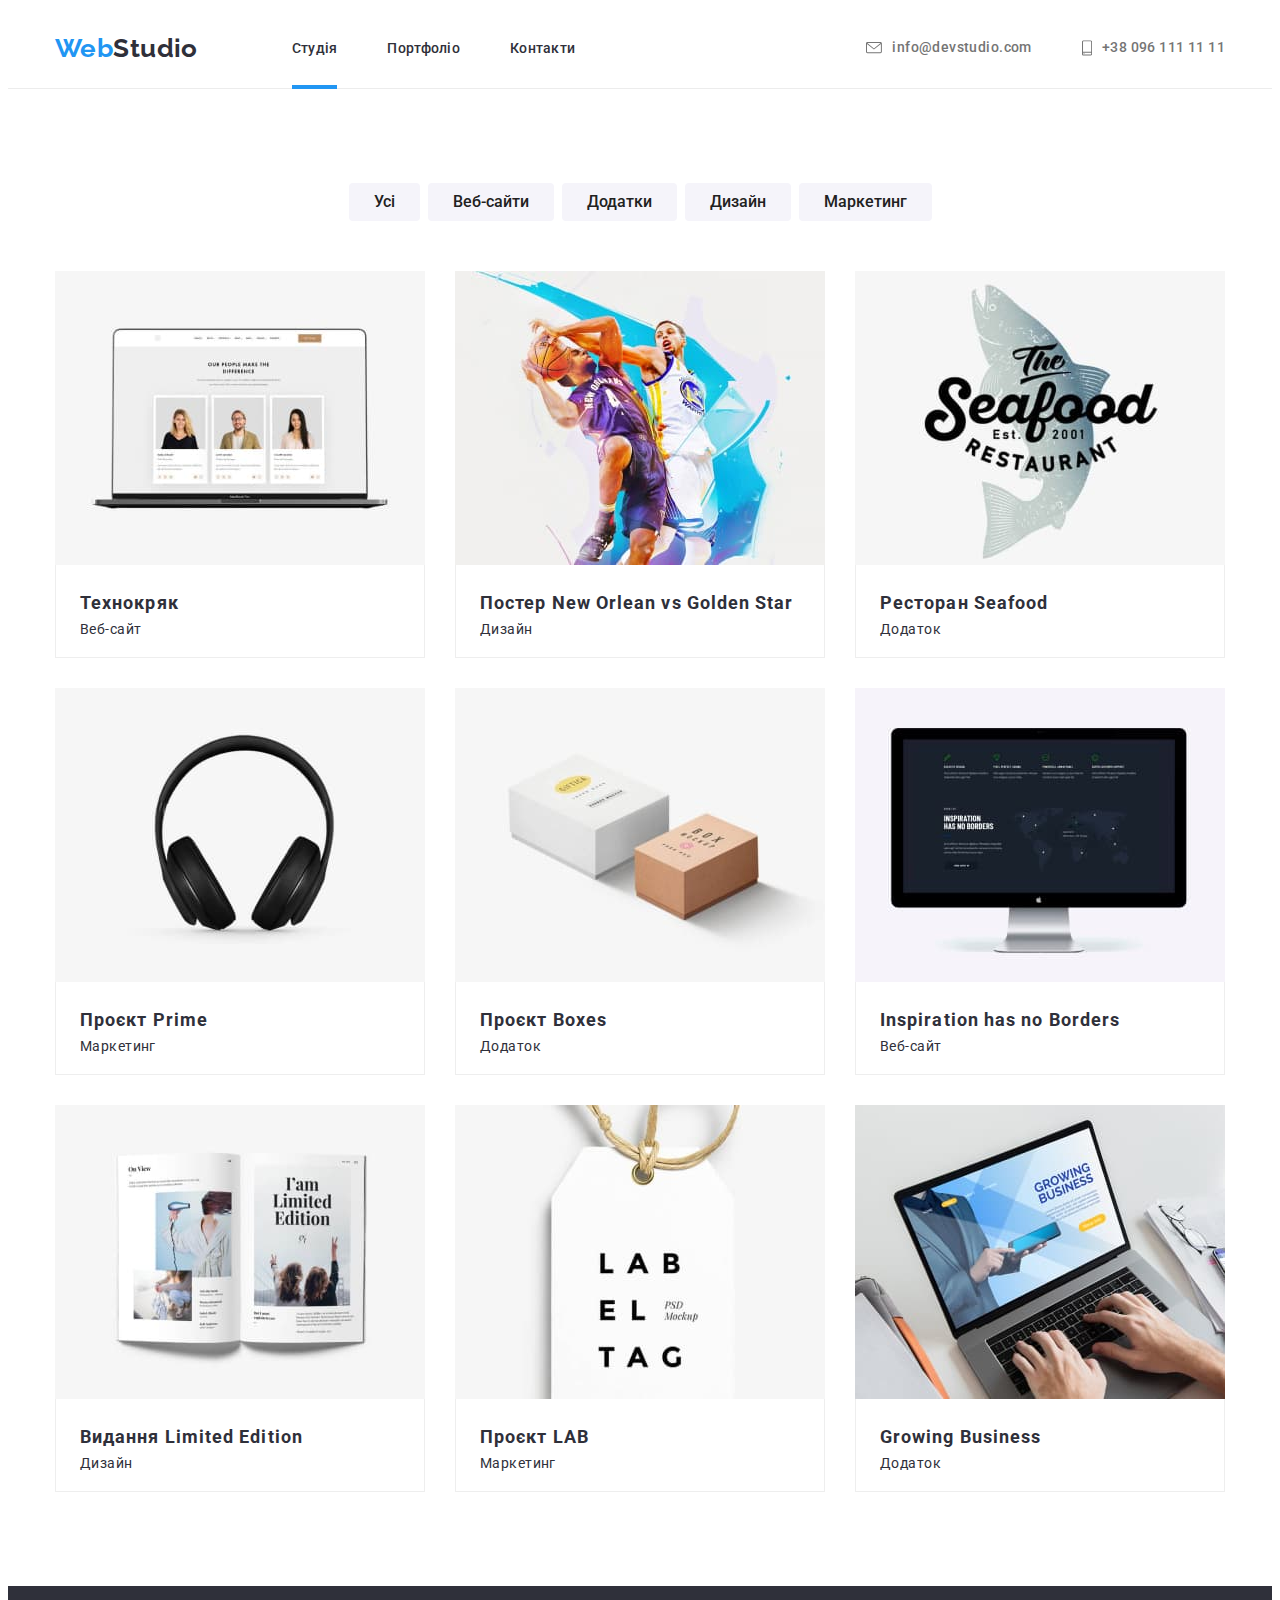
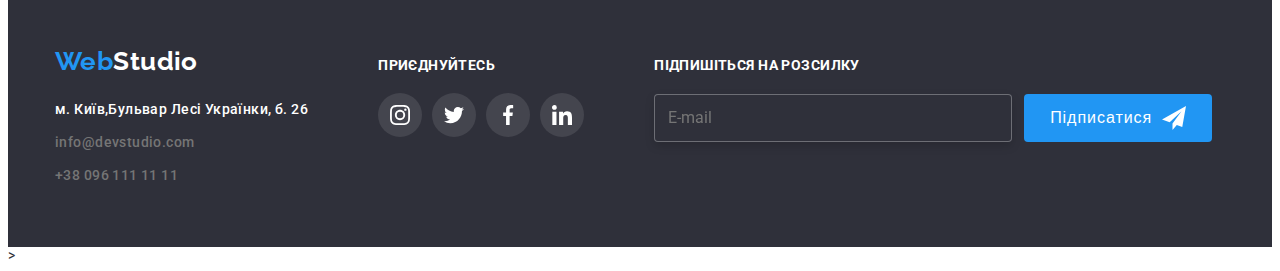
==== commit 3525dbbc: "p4" ====
--- a/portfolio.html
+++ b/portfolio.html
@@ -11,18 +11,18 @@
     <header class="page-header">
       <div class="container page-header__container">
         <a class="logo page-header__logo" href="./index.html"><span>Web</span>Studio</a>
-        <nav class="navigation header__navigation">
+        <nav class="navigation page-header__navigation">
           <ul class="menu">
             <li class="menu__item">
-              <a class="menu__links" href="./index.html">Студія</a>
+              <a class="menu__links menu__links--current" href="./index.html">Студія</a>
             </li>
             <li class="menu__item">
-              <a class="menu__links menu__links--current " href="./portfolio.html">Портфоліо</a>
+              <a class="menu__links " href="./portfolio.html">Портфоліо</a>
             </li>
             <li class="menu__item"><a class="menu__links " href="#">Контакти</a></li>
           </ul>
         </nav>
-        <ul class="contacts header_contacts">
+        <ul class="contacts">
           <li class="contacts__item">
             <a class="contacts__links" href="mailto:info@devstudio.com"><svg
                 class="contacts__icons" width="16" height="12">
@@ -30,14 +30,15 @@
               </svg>info@devstudio.com</a>
           </li>
           <li class="contacts__item">
-            <a class="contacts__links" href="tel:380961111111"> <svg class="contacts__icons"
+            <a class="contacts__links" href="tel:380961111111"> <svg
+                class="contacts__icons"
                 width="10" height="16">
                 <use href="./images/icons.svg#icon-smartphone"></use>
               </svg>+38 096 111 11 11</a>
           </li>
         </ul>
       </div>
-  </header>
+    </header>
     <main>
       <section class="portfolio">
         <div class="container">
--- a/css/main.min.css
+++ b/css/main.min.css
@@ -1 +1 @@
-@import"https://fonts.googleapis.com/css2?family=Roboto:wght@100;300;400;500;700&display=swap";@import"https://fonts.googleapis.com/css2?family=Raleway:wght@100;300;400;500;700&display=swap";.container{width:1200px;margin-left:auto;margin-right:auto;padding-left:15px;padding-right:15px}html{-webkit-box-sizing:border-box;box-sizing:border-box}*,*::before,*::after{-webkit-box-sizing:inherit;box-sizing:inherit}body{font-family:"Roboto";color:#2f303a;font-size:14px;letter-spacing:.03em}img{display:block;max-width:100%;height:auto}h1,h2,h3,h4,h5,h6,p{margin:0}ul{list-style:none;margin:0;padding:0}header{border-bottom:1px solid #ececec}.page-header__container{display:-webkit-box;display:-ms-flexbox;display:flex;-webkit-box-align:center;-ms-flex-align:center;align-items:center}.header__navigation{display:-webkit-box;display:-ms-flexbox;display:flex}.page-header__logo{display:-webkit-box;display:-ms-flexbox;display:flex;font-family:"Raleway";font-size:26px;font-weight:700;color:#2f303a;text-decoration:none;line-height:1.19;text-transform:capitalize;margin-right:94px}.logo span{color:#2196f3}.menu{display:-webkit-box;display:-ms-flexbox;display:flex;-webkit-box-align:center;-ms-flex-align:center;align-items:center}.menu__item{margin-right:50px}.menu__item:last-child{margin-right:0}.menu__links{color:#2f303a;text-decoration:none;font-weight:500;font-size:14px;line-height:1.14;letter-spacing:.02em;padding-top:32px;padding-bottom:32px;position:relative;-webkit-transition:color 250ms cubic-bezier(0.4, 0, 0.2, 1);transition:color 250ms cubic-bezier(0.4, 0, 0.2, 1)}.menu__links--current::after{content:"";display:block;left:0;bottom:-1px;background-color:#2196f3;position:absolute;height:4px;width:100%}.menu__links:hover,.menu__links :focus{color:#2196f3}.header_contacts{display:-webkit-box;display:-ms-flexbox;display:flex;margin-left:auto}.header_contacts:hover,.header_contacts:focus{color:#2196f3}.contacts__item:not(:last-child){margin-right:50px}.contacts__links{display:-webkit-box;display:-ms-flexbox;display:flex;color:#757575;font-weight:500;font-size:14px;line-height:1.14;text-decoration:none;font-style:normal;padding-top:32px;padding-bottom:32px;-webkit-box-pack:justify;-ms-flex-pack:justify;justify-content:space-between;-webkit-box-align:center;-ms-flex-align:center;align-items:center;-webkit-transition:color 250ms cubic-bezier(0.4, 0, 0.2, 1);transition:color 250ms cubic-bezier(0.4, 0, 0.2, 1)}.contacts__links:hover,.contacts__links:focus{color:#2196f3}.contacts__icons{fill:currentColor;margin-right:10px}h1{font-size:44px;text-align:center;width:696px;margin:0 auto}.hero{text-align:center;text-transform:uppercase;background-image:-webkit-gradient(linear, left top, left bottom, from(rgba(47, 48, 58, 0.4)), to(rgba(47, 48, 58, 0.4))),url(../images/im-hero.jpg);background-image:linear-gradient(rgba(47, 48, 58, 0.4), rgba(47, 48, 58, 0.4)),url(../images/im-hero.jpg);max-width:1600px;padding-top:150px;padding-bottom:150px;margin:0 auto}.hero-heading{color:#fff;line-height:1.3;letter-spacing:.06em;font-weight:900}.hero__button{background-color:#2196f3;color:#fff;font-weight:700;font-size:16px;line-height:1.88;border:0;font-family:inherit;margin-top:30px;padding:10px 32px;border-radius:4px}.hero__button:hover,.hero__button:focus{cursor:pointer}.information__container{padding-top:94px}.information-heading{display:none}.info{display:-webkit-box;display:-ms-flexbox;display:flex;gap:30px}.info-img{display:-webkit-box;display:-ms-flexbox;display:flex;-webkit-box-align:center;-ms-flex-align:center;align-items:center;-webkit-box-pack:center;-ms-flex-pack:center;justify-content:center;background-color:#f5f4fa;width:270px;height:120px;border-radius:4px}.info__item{width:auto}.info-title{font-size:14px;line-height:1.14;text-transform:uppercase;margin-top:30px}.info-text{font-size:14px;line-height:1.7;color:#757575;margin-top:10px}.info-img__icons{fill:currentColor;width:70px;height:70px}.work__container{padding-top:94px;padding-bottom:94px}.work-heading{font-size:36px;line-height:1.17;text-align:center}.photos{display:-webkit-box;display:-ms-flexbox;display:flex;margin-top:50px}.photos__item{position:relative;margin-right:30px}.photos__overlay{position:absolute;bottom:0;background-color:rgba(47,48,58,.8);color:#fff;width:100%;opacity:1;padding:27px;text-align:center;font-family:inherit;letter-spacing:.03em;text-transform:uppercase}.photos__item:last-child{margin-right:0}.workers{background:#f5f4fa;padding-top:94px;padding-bottom:94px}.workers-heading{font-size:36px;line-height:1.17;text-align:center}.grid{margin-top:50px;display:-webkit-box;display:-ms-flexbox;display:flex;-webkit-box-pack:justify;-ms-flex-pack:justify;justify-content:space-between}.grid-card{width:270px;border-color:#f5f4fa;-webkit-box-shadow:0px 1px 3px rgba(0,0,0,.12),0px 1px 1px rgba(0,0,0,.14),0px 2px 1px rgba(0,0,0,.2);box-shadow:0px 1px 3px rgba(0,0,0,.12),0px 1px 1px rgba(0,0,0,.14),0px 2px 1px rgba(0,0,0,.2);border-radius:0px 0px 4px 4px}.private{background-color:#fff;padding:30px;border-radius:0px 0px 4px 4px}.private__name{font-weight:500;font-size:16px;line-height:1.19;text-align:center}.private__job{color:#757575;font-size:16px;line-height:1.19;text-align:center;margin-top:10px}.social{display:-webkit-box;display:-ms-flexbox;display:flex;gap:10px;margin-top:16px}.social__links{display:-webkit-box;display:-ms-flexbox;display:flex;color:#afb1b8;border-radius:50%;background-color:#fff;width:44px;height:44px;-webkit-box-align:center;-ms-flex-align:center;align-items:center;-webkit-box-pack:center;-ms-flex-pack:center;justify-content:center;-webkit-transition:color 250ms cubic-bezier(0.4, 0, 0.2, 1),background-color 250ms cubic-bezier(0.4, 0, 0.2, 1);transition:color 250ms cubic-bezier(0.4, 0, 0.2, 1),background-color 250ms cubic-bezier(0.4, 0, 0.2, 1)}.social__links:hover,.social__links:focus{color:#fff;background-color:#2196f3;cursor:pointer;outline:none}.social__icons{fill:currentColor;width:20px;height:20px}.clients{padding-top:94px;padding-bottom:94px}.clients-heading{font-family:"Roboto";font-style:normal;font-weight:700;font-size:36px;line-height:42px;text-align:center}.clients-list{margin-top:50px;display:-webkit-box;display:-ms-flexbox;display:flex;-webkit-box-pack:justify;-ms-flex-pack:justify;justify-content:space-between}.clients-list__link{display:-webkit-box;display:-ms-flexbox;display:flex;color:#afb1b8;width:170px;height:92px;background-color:#fff;-webkit-box-align:center;-ms-flex-align:center;align-items:center;-webkit-box-pack:center;-ms-flex-pack:center;justify-content:center;border:1px solid #afb1b8;border-radius:4px;-webkit-transition:color 250ms cubic-bezier(0.4, 0, 0.2, 1),border-color 250ms cubic-bezier(0.4, 0, 0.2, 1);transition:color 250ms cubic-bezier(0.4, 0, 0.2, 1),border-color 250ms cubic-bezier(0.4, 0, 0.2, 1)}.clients-list__link:hover,.clients-list__link:focus{color:#2196f3;border-color:#2196f3;cursor:pointer;outline:none}.clients-list__icons{fill:currentColor;width:106px;height:60px}.portfolio__heading{display:none}.portfolio{padding-top:94px;padding-bottom:94px}.filter{display:-webkit-box;display:-ms-flexbox;display:flex;-webkit-box-pack:center;-ms-flex-pack:center;justify-content:center}.filter__item{margin-right:8px}.filter__item:last-child{margin-right:0}.btn-ex{color:#212121;background-color:#f5f4fa;font-weight:500;font-size:16px;line-height:1.6;text-align:center;border:0;font-family:inherit;padding:6px 25px;border-radius:4px;-webkit-transition:color 250ms cubic-bezier(0.4, 0, 0.2, 1),background-color 250ms cubic-bezier(0.4, 0, 0.2, 1),-webkit-box-shadow 250ms cubic-bezier(0.4, 0, 0.2, 1);transition:color 250ms cubic-bezier(0.4, 0, 0.2, 1),background-color 250ms cubic-bezier(0.4, 0, 0.2, 1),-webkit-box-shadow 250ms cubic-bezier(0.4, 0, 0.2, 1);transition:color 250ms cubic-bezier(0.4, 0, 0.2, 1),background-color 250ms cubic-bezier(0.4, 0, 0.2, 1),box-shadow 250ms cubic-bezier(0.4, 0, 0.2, 1);transition:color 250ms cubic-bezier(0.4, 0, 0.2, 1),background-color 250ms cubic-bezier(0.4, 0, 0.2, 1),box-shadow 250ms cubic-bezier(0.4, 0, 0.2, 1),-webkit-box-shadow 250ms cubic-bezier(0.4, 0, 0.2, 1)}.btn-ex:hover,.btn-ex:focus{color:#fff;background-color:#2196f3;cursor:pointer;-webkit-box-shadow:0px 3px 1px rgba(0,0,0,.1),0px 1px 2px rgba(0,0,0,.08),0px 2px 2px rgba(0,0,0,.12);box-shadow:0px 3px 1px rgba(0,0,0,.1),0px 1px 2px rgba(0,0,0,.08),0px 2px 2px rgba(0,0,0,.12)}.gallary{margin-top:50px;display:-webkit-box;display:-ms-flexbox;display:flex;-ms-flex-wrap:wrap;flex-wrap:wrap;gap:30px}.gallary__item{width:auto}.gallary__img{position:relative;overflow:hidden}.ex-overlay{position:absolute;background-color:rgba(33,150,243,.9);color:#fff;width:100%;opacity:1;top:0;padding:63px 24px;font-family:inherit;letter-spacing:.03em;font-size:18px;font-weight:400;line-height:1.6;-webkit-transform:translateY(100%);transform:translateY(100%);-webkit-transition:-webkit-transform 250ms cubic-bezier(0.4, 0, 0.2, 1);transition:-webkit-transform 250ms cubic-bezier(0.4, 0, 0.2, 1);transition:transform 250ms cubic-bezier(0.4, 0, 0.2, 1);transition:transform 250ms cubic-bezier(0.4, 0, 0.2, 1), -webkit-transform 250ms cubic-bezier(0.4, 0, 0.2, 1)}.gallary__item:hover{-webkit-box-shadow:0px 1px 1px rgba(0,0,0,.12),0px 4px 4px rgba(0,0,0,.06),1px 4px 6px rgba(0,0,0,.16);box-shadow:0px 1px 1px rgba(0,0,0,.12),0px 4px 4px rgba(0,0,0,.06),1px 4px 6px rgba(0,0,0,.16);cursor:pointer;-webkit-transition:-webkit-box-shadow 250ms cubic-bezier(0.4, 0, 0.2, 1);transition:-webkit-box-shadow 250ms cubic-bezier(0.4, 0, 0.2, 1);transition:box-shadow 250ms cubic-bezier(0.4, 0, 0.2, 1);transition:box-shadow 250ms cubic-bezier(0.4, 0, 0.2, 1), -webkit-box-shadow 250ms cubic-bezier(0.4, 0, 0.2, 1)}.gallary__item:hover .ex-overlay{-webkit-transform:translateY(0);transform:translateY(0)}.product{padding:20px 24px;border:1px solid #eee;border-top:0}.product__name{font-size:18px;line-height:2;letter-spacing:.06em}.product__info{font-size:16px;line-height:1.88;color:#757575;margin-top:4px}footer{background-color:#2f303a;line-height:24px;padding-top:60px;padding-bottom:60px}.page-footer__logo{display:block;color:#fff;font-family:"Raleway";font-style:normal;font-weight:700;font-size:26px;line-height:1.19;text-decoration:none;margin-bottom:20px}.page-footer__container{display:-webkit-box;display:-ms-flexbox;display:flex;-webkit-box-align:baseline;-ms-flex-align:baseline;align-items:baseline;gap:70px}.footer-info__links{color:#fff;font-weight:500;font-size:14px;line-height:1.14;text-decoration:none;font-style:normal}.contacts__links--footer{padding:0}.footer-info__links--contacts{color:#757575;text-decoration:none;font-style:normal}.footer-info__item:not(:first-child){margin-top:9px}.middle-footer__heading{font-family:"Roboto";font-weight:700;font-size:14px;line-height:16px;letter-spacing:.03em;text-transform:uppercase;color:#fff;margin-bottom:20px}.social__links--footer{background-color:rgba(255,255,255,.1);color:#fff}.right-footer__heading{font-family:"Roboto";font-weight:700;font-size:14px;text-transform:uppercase;line-height:1.14;letter-spacing:.03em;color:#fff;margin-bottom:20px}.signup-form__button{color:#fff;background:#2196f3;border:none;border-radius:4px;display:-webkit-box;display:-ms-flexbox;display:flex;-webkit-box-align:center;-ms-flex-align:center;align-items:center;text-align:center;letter-spacing:.06em;padding:12px 26px;gap:10px;font-size:16px;-webkit-transition:-webkit-box-shadow 250ms cubic-bezier(0.4, 0, 0.2, 1);transition:-webkit-box-shadow 250ms cubic-bezier(0.4, 0, 0.2, 1);transition:box-shadow 250ms cubic-bezier(0.4, 0, 0.2, 1);transition:box-shadow 250ms cubic-bezier(0.4, 0, 0.2, 1), -webkit-box-shadow 250ms cubic-bezier(0.4, 0, 0.2, 1)}.signup-form__button:hover{cursor:pointer;-webkit-box-shadow:0px 4px 4px rgba(0,0,0,.15);box-shadow:0px 4px 4px rgba(0,0,0,.15)}.signup-form__input{padding:13px;-webkit-box-align:center;-ms-flex-align:center;align-items:center;line-height:20px;font-size:16px;font-family:inherit;border:1px solid rgba(255,255,255,.3);-webkit-filter:drop-shadow(0px 4px 4px rgba(0, 0, 0, 0.15));filter:drop-shadow(0px 4px 4px rgba(0, 0, 0, 0.15));border-radius:4px;background-color:#2f303a;width:358px;-webkit-transition:border 250ms cubic-bezier(0.4, 0, 0.2, 1);transition:border 250ms cubic-bezier(0.4, 0, 0.2, 1);color:#fff}.signup-form{display:-webkit-box;display:-ms-flexbox;display:flex;-webkit-box-align:center;-ms-flex-align:center;align-items:center;gap:12px}.signup-form__input:hover,.signup-form__inpu:focus,.signup-form__input:active{border:1px solid #2196f3;outline:0;cursor:pointer}.button__icon{fill:#fff;width:24px;height:24px}.backdrop{position:fixed;top:0;left:0;width:100%;height:100%;background-color:rgba(47,48,58,.4);opacity:1;-webkit-transition:opacity 250ms cubic-bezier(0.4, 0, 0.2, 1);transition:opacity 250ms cubic-bezier(0.4, 0, 0.2, 1);z-index:1}.backdrop.is-hidden{opacity:0;pointer-events:none}.modal{position:absolute;background-color:#fff;min-width:528px;min-height:581px;-webkit-transform:translate(-50%, -50%);transform:translate(-50%, -50%);top:50%;left:50%}.modal-button{background-color:#fff;border-radius:50%;display:-webkit-box;display:-ms-flexbox;display:flex;-webkit-box-align:center;-ms-flex-align:center;align-items:center;justify-items:center;width:30px;height:30px;border:1px solid rgba(0,0,0,.1);margin-right:8px;margin-top:8px;margin-left:auto;margin-bottom:auto;-webkit-transition:color 250ms cubic-bezier(0.4, 0, 0.2, 1),border-color 250ms cubic-bezier(0.4, 0, 0.2, 1);transition:color 250ms cubic-bezier(0.4, 0, 0.2, 1),border-color 250ms cubic-bezier(0.4, 0, 0.2, 1)}.modal-button__icons:hover,.modal-button__icons:focus{cursor:pointer;color:#2196f3}.modal-form{padding:2px 40px;font-family:"Roboto";font-style:normal;font-weight:400;font-size:12px;line-height:1.16;letter-spacing:.01em;color:#757575}.modal-form__heading{font-family:"Roboto";font-weight:700;font-size:20px;line-height:23px;text-align:center;letter-spacing:.03em;color:#212121;text-transform:none;margin-bottom:12px}.modal-form__label{display:-webkit-box;display:-ms-flexbox;display:flex;position:relative;-webkit-box-orient:vertical;-webkit-box-direction:normal;-ms-flex-direction:column;flex-direction:column;margin-bottom:10px;text-align:left;text-transform:none}.modal-form__input{display:-webkit-box;display:-ms-flexbox;display:flex;-webkit-box-align:center;-ms-flex-align:center;align-items:center;padding:12px 40px;margin-top:4px;border:1px solid rgba(33,33,33,.2);border-radius:4px;cursor:pointer;text-transform:none;color:#212121;-webkit-transition:border 250ms cubic-bezier(0.4, 0, 0.2, 1);transition:border 250ms cubic-bezier(0.4, 0, 0.2, 1)}.modal-form__input:hover,.modal-form__input:focus,.modal-form__input:active{border:1px solid #2196f3;outline:0}.modal-form__input:hover,.modal-form__input:focus+.modal-form__icons{fill:#2196f3}.modal-form__icons{position:absolute;width:18px;height:18px;fill:#212121;top:50%;left:12px;-webkit-transition:fill 250ms cubic-bezier(0.4, 0, 0.2, 1);transition:fill 250ms cubic-bezier(0.4, 0, 0.2, 1)}textarea{resize:none;width:100%;padding:12px 16px}textarea:hover,textarea:focus{border:1px solid #2196f3;outline:0}.modal-form__comment{margin-top:4px;border:1px solid rgba(33,33,33,.2);border-radius:4px;cursor:pointer;text-transform:none;-webkit-transition:border 250ms cubic-bezier(0.4, 0, 0.2, 1);transition:border 250ms cubic-bezier(0.4, 0, 0.2, 1)}.modal-form__comment::-webkit-input-placeholder{color:rgba(117,117,117,.5)}.modal-form__comment::-moz-placeholder{color:rgba(117,117,117,.5)}.modal-form__comment:-ms-input-placeholder{color:rgba(117,117,117,.5)}.modal-form__comment::-ms-input-placeholder{color:rgba(117,117,117,.5)}.modal-form__comment::placeholder{color:rgba(117,117,117,.5)}.terms{margin-top:20px;display:-webkit-box;display:-ms-flexbox;display:flex;-webkit-box-pack:center;-ms-flex-pack:center;justify-content:center;-webkit-box-align:center;-ms-flex-align:center;align-items:center;cursor:pointer}.modal__links{margin-left:7px;font-family:"Roboto";font-style:normal;font-weight:400;font-size:14px;line-height:24px;letter-spacing:.03em;-webkit-text-decoration-line:underline;text-decoration-line:underline;text-underline-position:under;-webkit-text-decoration-skip:none;text-decoration-skip:none;color:#2196f3;text-transform:none}.terms__label{display:-webkit-box;display:-ms-flexbox;display:flex;-webkit-box-align:center;-ms-flex-align:center;align-items:center;text-transform:none;text-transform:none;font-family:"Roboto";font-style:normal;font-weight:400;font-size:14px;line-height:24px;letter-spacing:.03em;color:#757575}.terms__label:hover{cursor:pointer}.terms__input{-webkit-appearance:none;-moz-appearance:none;appearance:none;position:absolute}.terms__icon{display:inline-block;width:16px;height:15px;border:2px solid #212121;border-radius:2px;margin-right:7px;-webkit-transition:background-color 250ms cubic-bezier(0.4, 0, 0.2, 1);transition:background-color 250ms cubic-bezier(0.4, 0, 0.2, 1)}.terms__label:checked+.terms__icon{background-color:#2196f3;background-image:url("../images/tick.svg");border-color:rgba(0,0,0,0);background-size:contain;background-repeat:no-repeat;background-origin:padding-box;background-position:center}.modal-button__submit{display:-webkit-box;display:-ms-flexbox;display:flex;font-family:"Roboto";font-style:normal;font-weight:700;font-size:16px;line-height:30px;text-align:center;letter-spacing:.06em;color:#fff;background:#188ce8;border-radius:4px;-webkit-transition:-webkit-box-shadow 250ms cubic-bezier(0.4, 0, 0.2, 1);transition:-webkit-box-shadow 250ms cubic-bezier(0.4, 0, 0.2, 1);transition:box-shadow 250ms cubic-bezier(0.4, 0, 0.2, 1);transition:box-shadow 250ms cubic-bezier(0.4, 0, 0.2, 1), -webkit-box-shadow 250ms cubic-bezier(0.4, 0, 0.2, 1);border:none;padding:10px 52px;margin:30px auto}.modal-button__submit:hover,.modal-button__submit:focus{cursor:pointer;-webkit-box-shadow:0px 4px 4px rgba(0,0,0,.15);box-shadow:0px 4px 4px rgba(0,0,0,.15)}.modal-button__icons{width:18px;height:18px;fill:currentColor}/*# sourceMappingURL=main.min.css.map */+@import"https://fonts.googleapis.com/css2?family=Roboto:wght@100;300;400;500;700&display=swap";@import"https://fonts.googleapis.com/css2?family=Raleway:wght@100;300;400;500;700&display=swap";.container{width:1200px;margin-left:auto;margin-right:auto;padding-left:15px;padding-right:15px}html{-webkit-box-sizing:border-box;box-sizing:border-box}*,*::before,*::after{-webkit-box-sizing:inherit;box-sizing:inherit}body{font-family:"Roboto";color:#2f303a;font-size:14px;letter-spacing:.03em}img{display:block;max-width:100%;height:auto}a{cursor:pointer}h1,h2,h3,h4,h5,h6,p{margin:0}ul{list-style:none;margin:0;padding:0}.page-header{border-bottom:1px solid #ececec}.page-header__container{display:-webkit-box;display:-ms-flexbox;display:flex;-webkit-box-align:center;-ms-flex-align:center;align-items:center}.page-header__container__navigation{display:-webkit-box;display:-ms-flexbox;display:flex}.page-header .page-header__logo{display:-webkit-box;display:-ms-flexbox;display:flex;font-family:"Raleway";font-size:26px;font-weight:700;color:#2f303a;text-decoration:none;line-height:1.19;text-transform:capitalize;margin-right:94px}.logo span{color:#2196f3}.menu{display:-webkit-box;display:-ms-flexbox;display:flex;-webkit-box-align:center;-ms-flex-align:center;align-items:center}.menu__item{margin-right:50px}.menu__item:last-child{margin-right:0}.menu__links{color:#2f303a;text-decoration:none;font-weight:500;font-size:14px;line-height:1.14;letter-spacing:.02em;padding-top:32px;padding-bottom:32px;position:relative;-webkit-transition:color 250ms cubic-bezier(0.4, 0, 0.2, 1);transition:color 250ms cubic-bezier(0.4, 0, 0.2, 1)}.menu__links:hover,.menu__links:focus{color:#2196f3}.menu__links--current::after{content:"";display:block;left:0;bottom:-1px;background-color:#2196f3;position:absolute;height:4px;width:100%}.contacts{display:-webkit-box;display:-ms-flexbox;display:flex;margin-left:auto}.contacts__item:not(:last-child){margin-right:50px}.contacts__links{display:-webkit-box;display:-ms-flexbox;display:flex;color:#757575;font-weight:500;font-size:14px;line-height:1.14;text-decoration:none;font-style:normal;padding-top:32px;padding-bottom:32px;-webkit-box-pack:justify;-ms-flex-pack:justify;justify-content:space-between;-webkit-box-align:center;-ms-flex-align:center;align-items:center;-webkit-transition:color 250ms cubic-bezier(0.4, 0, 0.2, 1);transition:color 250ms cubic-bezier(0.4, 0, 0.2, 1)}.contacts__icons{fill:currentColor;margin-right:10px}.contacts--footer{padding:0}.contacts:hover,.contacts:focus{color:#2196f3}h1{font-size:44px;text-align:center;width:696px;margin:0 auto}.hero{text-align:center;text-transform:uppercase;background-image:-webkit-gradient(linear, left top, left bottom, from(rgba(47, 48, 58, 0.4)), to(rgba(47, 48, 58, 0.4))),url(../images/im-hero.jpg);background-image:linear-gradient(rgba(47, 48, 58, 0.4), rgba(47, 48, 58, 0.4)),url(../images/im-hero.jpg);max-width:1600px;padding-top:150px;padding-bottom:150px;margin:0 auto}.hero-heading{color:#fff;line-height:1.3;letter-spacing:.06em;font-weight:900}.hero__button{background-color:#2196f3;color:#fff;font-weight:700;font-size:16px;line-height:1.88;border:0;font-family:inherit;margin-top:30px;padding:10px 32px;border-radius:4px}.hero__button:hover,.hero__button:focus{cursor:pointer}.information__container{padding-top:94px}.information-heading{display:none}.info{display:-webkit-box;display:-ms-flexbox;display:flex;gap:30px}.info__item{width:auto}.info-img{display:-webkit-box;display:-ms-flexbox;display:flex;-webkit-box-align:center;-ms-flex-align:center;align-items:center;-webkit-box-pack:center;-ms-flex-pack:center;justify-content:center;background-color:#f5f4fa;width:270px;height:120px;border-radius:4px}.info-img__icons{fill:currentColor;width:70px;height:70px}.info-title{font-size:14px;line-height:1.14;text-transform:uppercase;margin-top:30px}.info-text{font-size:14px;line-height:1.7;color:#757575;margin-top:10px}.work__container{padding-top:94px;padding-bottom:94px}.work-heading{font-size:36px;line-height:1.17;text-align:center}.photos{display:-webkit-box;display:-ms-flexbox;display:flex;margin-top:50px}.photos__item{position:relative;margin-right:30px}.photos__item:last-child{margin-right:0}.photos__overlay{position:absolute;bottom:0;background-color:rgba(47,48,58,.8);color:#fff;width:100%;opacity:1;padding:27px;text-align:center;font-family:inherit;letter-spacing:.03em;text-transform:uppercase}.workers{background:#f5f4fa;padding-top:94px;padding-bottom:94px}.workers-heading{font-size:36px;line-height:1.17;text-align:center}.grid{margin-top:50px;display:-webkit-box;display:-ms-flexbox;display:flex;-webkit-box-pack:justify;-ms-flex-pack:justify;justify-content:space-between}.grid-card{width:270px;border-color:#f5f4fa;-webkit-box-shadow:0px 1px 3px rgba(0,0,0,.12),0px 1px 1px rgba(0,0,0,.14),0px 2px 1px rgba(0,0,0,.2);box-shadow:0px 1px 3px rgba(0,0,0,.12),0px 1px 1px rgba(0,0,0,.14),0px 2px 1px rgba(0,0,0,.2);border-radius:0px 0px 4px 4px}.private{background-color:#fff;padding:30px;border-radius:0px 0px 4px 4px}.private__name{font-weight:500;font-size:16px;line-height:1.19;text-align:center}.private__job{color:#757575;font-size:16px;line-height:1.19;text-align:center;margin-top:10px}.social{display:-webkit-box;display:-ms-flexbox;display:flex;gap:10px;margin-top:16px}.social__links{display:-webkit-box;display:-ms-flexbox;display:flex;color:#afb1b8;border-radius:50%;background-color:#fff;width:44px;height:44px;-webkit-box-align:center;-ms-flex-align:center;align-items:center;-webkit-box-pack:center;-ms-flex-pack:center;justify-content:center;-webkit-transition:color 250ms cubic-bezier(0.4, 0, 0.2, 1),background-color 250ms cubic-bezier(0.4, 0, 0.2, 1);transition:color 250ms cubic-bezier(0.4, 0, 0.2, 1),background-color 250ms cubic-bezier(0.4, 0, 0.2, 1)}.social__links:hover{color:#fff;background-color:#2196f3;cursor:pointer;outline:none}.social__links:focus{color:#fff;background-color:#2196f3;cursor:pointer;outline:none}.social__links--footer{background-color:rgba(255,255,255,.1);color:#fff}.social__icons{fill:currentColor;width:20px;height:20px}.clients{padding-top:94px;padding-bottom:94px}.clients-heading{font-family:"Roboto";font-style:normal;font-weight:700;font-size:36px;line-height:42px;text-align:center}.clients-list{margin-top:50px;display:-webkit-box;display:-ms-flexbox;display:flex;-webkit-box-pack:justify;-ms-flex-pack:justify;justify-content:space-between}.clients-list__link{display:-webkit-box;display:-ms-flexbox;display:flex;color:#afb1b8;width:170px;height:92px;background-color:#fff;-webkit-box-align:center;-ms-flex-align:center;align-items:center;-webkit-box-pack:center;-ms-flex-pack:center;justify-content:center;border:1px solid #afb1b8;border-radius:4px;-webkit-transition:color 250ms cubic-bezier(0.4, 0, 0.2, 1),border-color 250ms cubic-bezier(0.4, 0, 0.2, 1);transition:color 250ms cubic-bezier(0.4, 0, 0.2, 1),border-color 250ms cubic-bezier(0.4, 0, 0.2, 1)}.clients-list__link:hover{color:#2196f3;border-color:#2196f3;outline:none}.clients-list__link:focus{color:#2196f3;border-color:#2196f3;outline:none}.clients-list__icons{fill:currentColor;width:106px;height:60px}.portfolio__heading{display:none}.portfolio{padding-top:94px;padding-bottom:94px}.filter{display:-webkit-box;display:-ms-flexbox;display:flex;-webkit-box-pack:center;-ms-flex-pack:center;justify-content:center}.filter__item{margin-right:8px}.filter__item:last-child{margin-right:0}.btn-ex{color:#212121;background-color:#f5f4fa;font-weight:500;font-size:16px;line-height:1.6;text-align:center;border:0;font-family:inherit;padding:6px 25px;border-radius:4px;-webkit-transition:color 250ms cubic-bezier(0.4, 0, 0.2, 1),background-color 250ms cubic-bezier(0.4, 0, 0.2, 1),-webkit-box-shadow 250ms cubic-bezier(0.4, 0, 0.2, 1);transition:color 250ms cubic-bezier(0.4, 0, 0.2, 1),background-color 250ms cubic-bezier(0.4, 0, 0.2, 1),-webkit-box-shadow 250ms cubic-bezier(0.4, 0, 0.2, 1);transition:color 250ms cubic-bezier(0.4, 0, 0.2, 1),background-color 250ms cubic-bezier(0.4, 0, 0.2, 1),box-shadow 250ms cubic-bezier(0.4, 0, 0.2, 1);transition:color 250ms cubic-bezier(0.4, 0, 0.2, 1),background-color 250ms cubic-bezier(0.4, 0, 0.2, 1),box-shadow 250ms cubic-bezier(0.4, 0, 0.2, 1),-webkit-box-shadow 250ms cubic-bezier(0.4, 0, 0.2, 1)}.btn-ex:hover,.btn-ex:focus{color:#fff;background-color:#2196f3;cursor:pointer;-webkit-box-shadow:0px 3px 1px rgba(0,0,0,.1),0px 1px 2px rgba(0,0,0,.08),0px 2px 2px rgba(0,0,0,.12);box-shadow:0px 3px 1px rgba(0,0,0,.1),0px 1px 2px rgba(0,0,0,.08),0px 2px 2px rgba(0,0,0,.12)}.gallary{margin-top:50px;display:-webkit-box;display:-ms-flexbox;display:flex;-ms-flex-wrap:wrap;flex-wrap:wrap;gap:30px}.gallary__item{width:auto}.gallary__item:hover{-webkit-box-shadow:0px 1px 1px rgba(0,0,0,.12),0px 4px 4px rgba(0,0,0,.06),1px 4px 6px rgba(0,0,0,.16);box-shadow:0px 1px 1px rgba(0,0,0,.12),0px 4px 4px rgba(0,0,0,.06),1px 4px 6px rgba(0,0,0,.16);cursor:pointer;-webkit-transition:-webkit-box-shadow 250ms cubic-bezier(0.4, 0, 0.2, 1);transition:-webkit-box-shadow 250ms cubic-bezier(0.4, 0, 0.2, 1);transition:box-shadow 250ms cubic-bezier(0.4, 0, 0.2, 1);transition:box-shadow 250ms cubic-bezier(0.4, 0, 0.2, 1), -webkit-box-shadow 250ms cubic-bezier(0.4, 0, 0.2, 1)}.gallary__img{position:relative;overflow:hidden}.ex-overlay{position:absolute;background-color:rgba(33,150,243,.9);color:#fff;width:100%;opacity:1;top:0;padding:63px 24px;font-family:inherit;letter-spacing:.03em;font-size:18px;font-weight:400;line-height:1.6;-webkit-transform:translateY(100%);transform:translateY(100%);-webkit-transition:-webkit-transform 250ms cubic-bezier(0.4, 0, 0.2, 1);transition:-webkit-transform 250ms cubic-bezier(0.4, 0, 0.2, 1);transition:transform 250ms cubic-bezier(0.4, 0, 0.2, 1);transition:transform 250ms cubic-bezier(0.4, 0, 0.2, 1), -webkit-transform 250ms cubic-bezier(0.4, 0, 0.2, 1)}.gallary__item:hover .ex-overlay{-webkit-transform:translateY(0);transform:translateY(0)}.product{padding:20px 24px;border:1px solid #eee;border-top:0}.product__name{font-size:18px;line-height:2;letter-spacing:.06em}.product___info{font-size:16px;line-height:1.88;color:#757575;margin-top:4px}.page-footer{background-color:#2f303a;line-height:24px;padding-top:60px;padding-bottom:60px}.page-footer__logo{display:block;color:#fff;font-family:"Raleway";font-style:normal;font-weight:700;font-size:26px;line-height:1.19;text-decoration:none;margin-bottom:20px}.page-footer__container{display:-webkit-box;display:-ms-flexbox;display:flex;-webkit-box-align:baseline;-ms-flex-align:baseline;align-items:baseline;gap:70px}.footer-info__links{color:#fff;font-weight:500;font-size:14px;line-height:1.14;text-decoration:none;font-style:normal}.footer-info__links--contacts{color:#757575;text-decoration:none;font-style:normal}.footer-info__item:not(:first-child){margin-top:9px}.middle-footer__heading{font-family:"Roboto";font-weight:700;font-size:14px;line-height:16px;letter-spacing:.03em;text-transform:uppercase;color:#fff;margin-bottom:20px}.right-footer__heading{font-family:"Roboto";font-weight:700;font-size:14px;text-transform:uppercase;line-height:1.14;letter-spacing:.03em;color:#fff;margin-bottom:20px}.signup-form{display:-webkit-box;display:-ms-flexbox;display:flex;-webkit-box-align:center;-ms-flex-align:center;align-items:center;gap:12px}.signup-form__input{padding:13px;-webkit-box-align:center;-ms-flex-align:center;align-items:center;line-height:20px;font-size:16px;font-family:inherit;border:1px solid rgba(255,255,255,.3);-webkit-filter:drop-shadow(0px 4px 4px rgba(0, 0, 0, 0.15));filter:drop-shadow(0px 4px 4px rgba(0, 0, 0, 0.15));border-radius:4px;background-color:#2f303a;width:358px;-webkit-transition:border 250ms cubic-bezier(0.4, 0, 0.2, 1);transition:border 250ms cubic-bezier(0.4, 0, 0.2, 1);color:#fff}.signup-form__button{color:#fff;background:#2196f3;border:none;border-radius:4px;display:-webkit-box;display:-ms-flexbox;display:flex;-webkit-box-align:center;-ms-flex-align:center;align-items:center;text-align:center;letter-spacing:.06em;padding:12px 26px;gap:10px;font-size:16px;-webkit-transition:-webkit-box-shadow 250ms cubic-bezier(0.4, 0, 0.2, 1);transition:-webkit-box-shadow 250ms cubic-bezier(0.4, 0, 0.2, 1);transition:box-shadow 250ms cubic-bezier(0.4, 0, 0.2, 1);transition:box-shadow 250ms cubic-bezier(0.4, 0, 0.2, 1), -webkit-box-shadow 250ms cubic-bezier(0.4, 0, 0.2, 1)}.signup-form__button:hover{cursor:pointer;-webkit-box-shadow:0px 4px 4px rgba(0,0,0,.15);box-shadow:0px 4px 4px rgba(0,0,0,.15)}.signup-form__input:hover,.signup-form__inpu:focus,.signup-form__input:active{border:1px solid #2196f3;outline:0;cursor:pointer}.button__icon{fill:#fff;width:24px;height:24px}.backdrop{position:fixed;top:0;left:0;width:100%;height:100%;background-color:rgba(47,48,58,.4);opacity:1;-webkit-transition:opacity 250ms cubic-bezier(0.4, 0, 0.2, 1);transition:opacity 250ms cubic-bezier(0.4, 0, 0.2, 1);z-index:1}.backdrop.is-hidden{opacity:0;pointer-events:none}.modal{position:absolute;background-color:#fff;min-width:528px;min-height:581px;-webkit-transform:translate(-50%, -50%);transform:translate(-50%, -50%);top:50%;left:50%}.modal-button{background-color:#fff;border-radius:50%;display:-webkit-box;display:-ms-flexbox;display:flex;-webkit-box-align:center;-ms-flex-align:center;align-items:center;justify-items:center;width:30px;height:30px;border:1px solid rgba(0,0,0,.1);margin-right:8px;margin-top:8px;margin-left:auto;margin-bottom:auto;-webkit-transition:color 250ms cubic-bezier(0.4, 0, 0.2, 1),border-color 250ms cubic-bezier(0.4, 0, 0.2, 1);transition:color 250ms cubic-bezier(0.4, 0, 0.2, 1),border-color 250ms cubic-bezier(0.4, 0, 0.2, 1)}.modal-button__icons:hover,.modal-button__icons:focus{cursor:pointer;color:#2196f3}.modal-form{padding:2px 40px;font-family:"Roboto";font-style:normal;font-weight:400;font-size:12px;line-height:1.16;letter-spacing:.01em;color:#757575}.modal-form__heading{font-family:"Roboto";font-weight:700;font-size:20px;line-height:23px;text-align:center;letter-spacing:.03em;color:#212121;text-transform:none;margin-bottom:12px}.modal-form__label{display:-webkit-box;display:-ms-flexbox;display:flex;position:relative;-webkit-box-orient:vertical;-webkit-box-direction:normal;-ms-flex-direction:column;flex-direction:column;margin-bottom:10px;text-align:left;text-transform:none}.modal-form__input{display:-webkit-box;display:-ms-flexbox;display:flex;-webkit-box-align:center;-ms-flex-align:center;align-items:center;padding:12px 40px;margin-top:4px;border:1px solid rgba(33,33,33,.2);border-radius:4px;cursor:pointer;text-transform:none;color:#212121;-webkit-transition:border 250ms cubic-bezier(0.4, 0, 0.2, 1);transition:border 250ms cubic-bezier(0.4, 0, 0.2, 1)}.modal-form__input:hover,.modal-form__input:focus,.modal-form__input:active{border:1px solid #2196f3;outline:0}.modal-form__input:hover,.modal-form__input:focus+.modal-form__icons{fill:#2196f3}.modal-form__icons{position:absolute;width:18px;height:18px;fill:#212121;top:50%;left:12px;-webkit-transition:fill 250ms cubic-bezier(0.4, 0, 0.2, 1);transition:fill 250ms cubic-bezier(0.4, 0, 0.2, 1)}textarea{resize:none;width:100%;padding:12px 16px}textarea:hover,textarea:focus{border:1px solid #2196f3;outline:0}.modal-form__comment{margin-top:4px;border:1px solid rgba(33,33,33,.2);border-radius:4px;cursor:pointer;text-transform:none;-webkit-transition:border 250ms cubic-bezier(0.4, 0, 0.2, 1);transition:border 250ms cubic-bezier(0.4, 0, 0.2, 1)}.modal-form__comment::-webkit-input-placeholder{color:rgba(117,117,117,.5)}.modal-form__comment::-moz-placeholder{color:rgba(117,117,117,.5)}.modal-form__comment:-ms-input-placeholder{color:rgba(117,117,117,.5)}.modal-form__comment::-ms-input-placeholder{color:rgba(117,117,117,.5)}.modal-form__comment::placeholder{color:rgba(117,117,117,.5)}.terms{display:-webkit-box;display:-ms-flexbox;display:flex;-webkit-box-pack:center;-ms-flex-pack:center;justify-content:center;-webkit-box-align:center;-ms-flex-align:center;align-items:center}.modal-terms{margin-left:7px;font-family:"Roboto";font-style:normal;font-weight:400;font-size:14px;line-height:24px;letter-spacing:.03em;-webkit-text-decoration-line:underline;text-decoration-line:underline;text-underline-position:under;-webkit-text-decoration-skip:none;text-decoration-skip:none;color:#2196f3;text-transform:none}.terms:hover{cursor:pointer}.checkbox-label{display:-webkit-box;display:-ms-flexbox;display:flex;-webkit-box-align:center;-ms-flex-align:center;align-items:center;text-transform:none}.checkbox-label:hover{cursor:pointer}.checkbox-label p{text-transform:none;font-family:"Roboto";font-style:normal;font-weight:400;font-size:14px;line-height:24px;letter-spacing:.03em;color:#757575}.checkbox{-webkit-appearance:none;-moz-appearance:none;appearance:none;position:absolute}.check-icon{display:inline-block;width:16px;height:15px;border:2px solid #212121;border-radius:2px;margin-right:7px;-webkit-transition:background-color 250ms cubic-bezier(0.4, 0, 0.2, 1);transition:background-color 250ms cubic-bezier(0.4, 0, 0.2, 1)}.checkbox:checked+.check-icon{background-color:#2196f3;background-image:url("../images/tick.svg");border-color:rgba(0,0,0,0);background-size:contain;background-repeat:no-repeat;background-origin:padding-box;background-position:center}.modal-button__submit{display:-webkit-box;display:-ms-flexbox;display:flex;font-family:"Roboto";font-style:normal;font-weight:700;font-size:16px;line-height:30px;text-align:center;letter-spacing:.06em;color:#fff;background:#188ce8;border-radius:4px;-webkit-transition:-webkit-box-shadow 250ms cubic-bezier(0.4, 0, 0.2, 1);transition:-webkit-box-shadow 250ms cubic-bezier(0.4, 0, 0.2, 1);transition:box-shadow 250ms cubic-bezier(0.4, 0, 0.2, 1);transition:box-shadow 250ms cubic-bezier(0.4, 0, 0.2, 1), -webkit-box-shadow 250ms cubic-bezier(0.4, 0, 0.2, 1);border:none;padding:10px 52px;margin:30px auto}.modal-button__submit:hover,.modal-button__submit:focus{cursor:pointer;-webkit-box-shadow:0px 4px 4px rgba(0,0,0,.15);box-shadow:0px 4px 4px rgba(0,0,0,.15)}.modal-button__icons{width:18px;height:18px;fill:currentColor}/*# sourceMappingURL=main.min.css.map */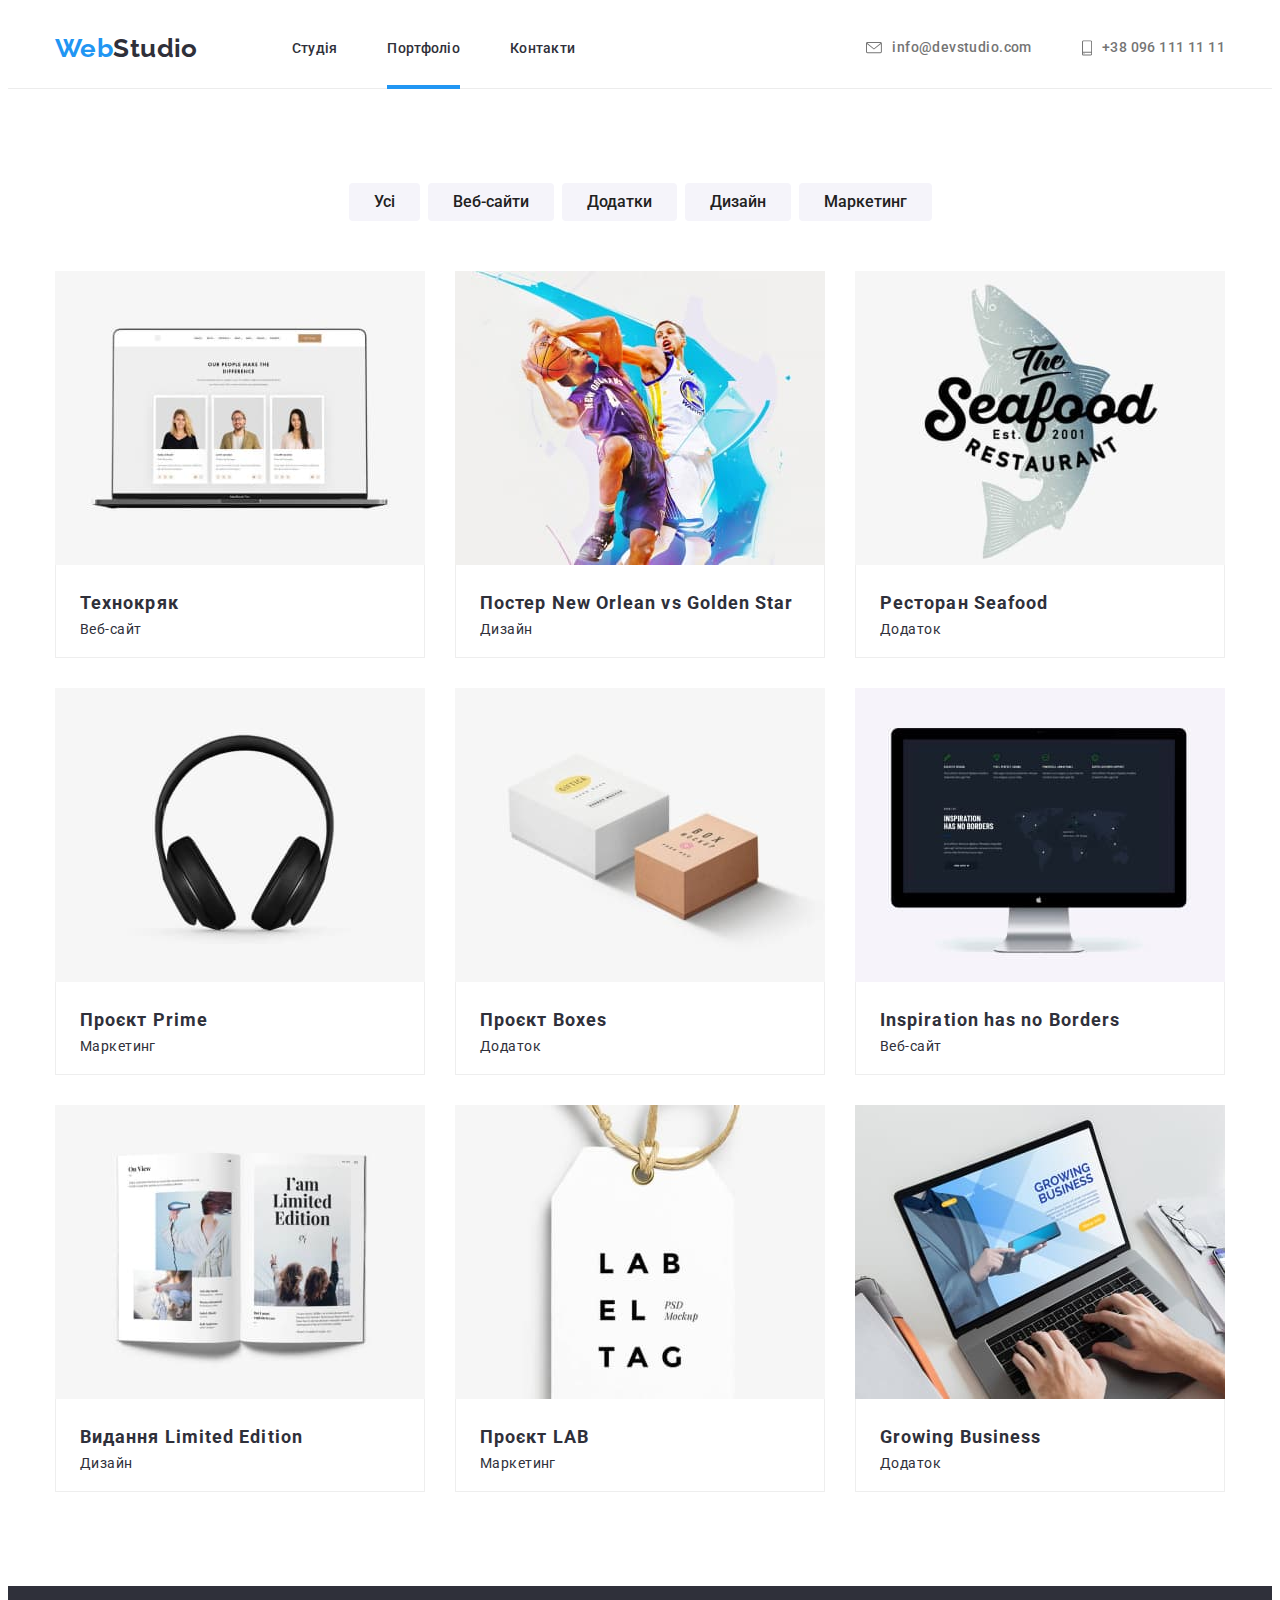
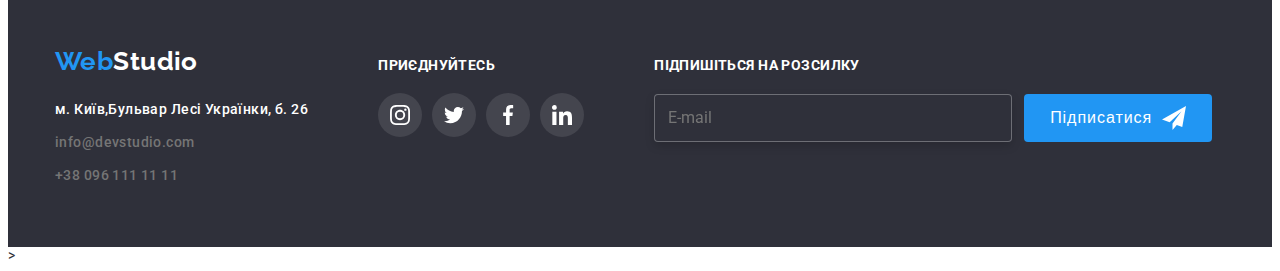
==== commit c24a2afd: "p6" ====
--- a/portfolio.html
+++ b/portfolio.html
@@ -14,10 +14,10 @@
         <nav class="navigation page-header__navigation">
           <ul class="menu">
             <li class="menu__item">
-              <a class="menu__links menu__links--current" href="./index.html">Студія</a>
+              <a class="menu__links " href="./index.html">Студія</a>
             </li>
             <li class="menu__item">
-              <a class="menu__links " href="./portfolio.html">Портфоліо</a>
+              <a class="menu__links menu__links--current " href="./portfolio.html">Портфоліо</a>
             </li>
             <li class="menu__item"><a class="menu__links " href="#">Контакти</a></li>
           </ul>
@@ -257,7 +257,7 @@
           <form class="signup-form">
             <input class="signup-form__input" type="email" name="f-email"
               placeholder="E-mail" />
-            <button class="button signup-form__button" type="submit"><p class="button__label">Підписатися</p><svg
+            <button class="button signup-form__button" type="submit"><span class="button__label">Підписатися</span><svg
                 class="button__icon">
                 <use href="./images/icons.svg#icon-icon-send"></use>
               </svg></button>
--- a/css/main.min.css
+++ b/css/main.min.css
@@ -1 +1 @@
-@import"https://fonts.googleapis.com/css2?family=Roboto:wght@100;300;400;500;700&display=swap";@import"https://fonts.googleapis.com/css2?family=Raleway:wght@100;300;400;500;700&display=swap";.container{width:1200px;margin-left:auto;margin-right:auto;padding-left:15px;padding-right:15px}html{-webkit-box-sizing:border-box;box-sizing:border-box}*,*::before,*::after{-webkit-box-sizing:inherit;box-sizing:inherit}body{font-family:"Roboto";color:#2f303a;font-size:14px;letter-spacing:.03em}img{display:block;max-width:100%;height:auto}a{cursor:pointer}h1,h2,h3,h4,h5,h6,p{margin:0}ul{list-style:none;margin:0;padding:0}.page-header{border-bottom:1px solid #ececec}.page-header__container{display:-webkit-box;display:-ms-flexbox;display:flex;-webkit-box-align:center;-ms-flex-align:center;align-items:center}.page-header__container__navigation{display:-webkit-box;display:-ms-flexbox;display:flex}.page-header .page-header__logo{display:-webkit-box;display:-ms-flexbox;display:flex;font-family:"Raleway";font-size:26px;font-weight:700;color:#2f303a;text-decoration:none;line-height:1.19;text-transform:capitalize;margin-right:94px}.logo span{color:#2196f3}.menu{display:-webkit-box;display:-ms-flexbox;display:flex;-webkit-box-align:center;-ms-flex-align:center;align-items:center}.menu__item{margin-right:50px}.menu__item:last-child{margin-right:0}.menu__links{color:#2f303a;text-decoration:none;font-weight:500;font-size:14px;line-height:1.14;letter-spacing:.02em;padding-top:32px;padding-bottom:32px;position:relative;-webkit-transition:color 250ms cubic-bezier(0.4, 0, 0.2, 1);transition:color 250ms cubic-bezier(0.4, 0, 0.2, 1)}.menu__links:hover,.menu__links:focus{color:#2196f3}.menu__links--current::after{content:"";display:block;left:0;bottom:-1px;background-color:#2196f3;position:absolute;height:4px;width:100%}.contacts{display:-webkit-box;display:-ms-flexbox;display:flex;margin-left:auto}.contacts__item:not(:last-child){margin-right:50px}.contacts__links{display:-webkit-box;display:-ms-flexbox;display:flex;color:#757575;font-weight:500;font-size:14px;line-height:1.14;text-decoration:none;font-style:normal;padding-top:32px;padding-bottom:32px;-webkit-box-pack:justify;-ms-flex-pack:justify;justify-content:space-between;-webkit-box-align:center;-ms-flex-align:center;align-items:center;-webkit-transition:color 250ms cubic-bezier(0.4, 0, 0.2, 1);transition:color 250ms cubic-bezier(0.4, 0, 0.2, 1)}.contacts__icons{fill:currentColor;margin-right:10px}.contacts--footer{padding:0}.contacts:hover,.contacts:focus{color:#2196f3}h1{font-size:44px;text-align:center;width:696px;margin:0 auto}.hero{text-align:center;text-transform:uppercase;background-image:-webkit-gradient(linear, left top, left bottom, from(rgba(47, 48, 58, 0.4)), to(rgba(47, 48, 58, 0.4))),url(../images/im-hero.jpg);background-image:linear-gradient(rgba(47, 48, 58, 0.4), rgba(47, 48, 58, 0.4)),url(../images/im-hero.jpg);max-width:1600px;padding-top:150px;padding-bottom:150px;margin:0 auto}.hero-heading{color:#fff;line-height:1.3;letter-spacing:.06em;font-weight:900}.hero__button{background-color:#2196f3;color:#fff;font-weight:700;font-size:16px;line-height:1.88;border:0;font-family:inherit;margin-top:30px;padding:10px 32px;border-radius:4px}.hero__button:hover,.hero__button:focus{cursor:pointer}.information__container{padding-top:94px}.information-heading{display:none}.info{display:-webkit-box;display:-ms-flexbox;display:flex;gap:30px}.info__item{width:auto}.info-img{display:-webkit-box;display:-ms-flexbox;display:flex;-webkit-box-align:center;-ms-flex-align:center;align-items:center;-webkit-box-pack:center;-ms-flex-pack:center;justify-content:center;background-color:#f5f4fa;width:270px;height:120px;border-radius:4px}.info-img__icons{fill:currentColor;width:70px;height:70px}.info-title{font-size:14px;line-height:1.14;text-transform:uppercase;margin-top:30px}.info-text{font-size:14px;line-height:1.7;color:#757575;margin-top:10px}.work__container{padding-top:94px;padding-bottom:94px}.work-heading{font-size:36px;line-height:1.17;text-align:center}.photos{display:-webkit-box;display:-ms-flexbox;display:flex;margin-top:50px}.photos__item{position:relative;margin-right:30px}.photos__item:last-child{margin-right:0}.photos__overlay{position:absolute;bottom:0;background-color:rgba(47,48,58,.8);color:#fff;width:100%;opacity:1;padding:27px;text-align:center;font-family:inherit;letter-spacing:.03em;text-transform:uppercase}.workers{background:#f5f4fa;padding-top:94px;padding-bottom:94px}.workers-heading{font-size:36px;line-height:1.17;text-align:center}.grid{margin-top:50px;display:-webkit-box;display:-ms-flexbox;display:flex;-webkit-box-pack:justify;-ms-flex-pack:justify;justify-content:space-between}.grid-card{width:270px;border-color:#f5f4fa;-webkit-box-shadow:0px 1px 3px rgba(0,0,0,.12),0px 1px 1px rgba(0,0,0,.14),0px 2px 1px rgba(0,0,0,.2);box-shadow:0px 1px 3px rgba(0,0,0,.12),0px 1px 1px rgba(0,0,0,.14),0px 2px 1px rgba(0,0,0,.2);border-radius:0px 0px 4px 4px}.private{background-color:#fff;padding:30px;border-radius:0px 0px 4px 4px}.private__name{font-weight:500;font-size:16px;line-height:1.19;text-align:center}.private__job{color:#757575;font-size:16px;line-height:1.19;text-align:center;margin-top:10px}.social{display:-webkit-box;display:-ms-flexbox;display:flex;gap:10px;margin-top:16px}.social__links{display:-webkit-box;display:-ms-flexbox;display:flex;color:#afb1b8;border-radius:50%;background-color:#fff;width:44px;height:44px;-webkit-box-align:center;-ms-flex-align:center;align-items:center;-webkit-box-pack:center;-ms-flex-pack:center;justify-content:center;-webkit-transition:color 250ms cubic-bezier(0.4, 0, 0.2, 1),background-color 250ms cubic-bezier(0.4, 0, 0.2, 1);transition:color 250ms cubic-bezier(0.4, 0, 0.2, 1),background-color 250ms cubic-bezier(0.4, 0, 0.2, 1)}.social__links:hover{color:#fff;background-color:#2196f3;cursor:pointer;outline:none}.social__links:focus{color:#fff;background-color:#2196f3;cursor:pointer;outline:none}.social__links--footer{background-color:rgba(255,255,255,.1);color:#fff}.social__icons{fill:currentColor;width:20px;height:20px}.clients{padding-top:94px;padding-bottom:94px}.clients-heading{font-family:"Roboto";font-style:normal;font-weight:700;font-size:36px;line-height:42px;text-align:center}.clients-list{margin-top:50px;display:-webkit-box;display:-ms-flexbox;display:flex;-webkit-box-pack:justify;-ms-flex-pack:justify;justify-content:space-between}.clients-list__link{display:-webkit-box;display:-ms-flexbox;display:flex;color:#afb1b8;width:170px;height:92px;background-color:#fff;-webkit-box-align:center;-ms-flex-align:center;align-items:center;-webkit-box-pack:center;-ms-flex-pack:center;justify-content:center;border:1px solid #afb1b8;border-radius:4px;-webkit-transition:color 250ms cubic-bezier(0.4, 0, 0.2, 1),border-color 250ms cubic-bezier(0.4, 0, 0.2, 1);transition:color 250ms cubic-bezier(0.4, 0, 0.2, 1),border-color 250ms cubic-bezier(0.4, 0, 0.2, 1)}.clients-list__link:hover{color:#2196f3;border-color:#2196f3;outline:none}.clients-list__link:focus{color:#2196f3;border-color:#2196f3;outline:none}.clients-list__icons{fill:currentColor;width:106px;height:60px}.portfolio__heading{display:none}.portfolio{padding-top:94px;padding-bottom:94px}.filter{display:-webkit-box;display:-ms-flexbox;display:flex;-webkit-box-pack:center;-ms-flex-pack:center;justify-content:center}.filter__item{margin-right:8px}.filter__item:last-child{margin-right:0}.btn-ex{color:#212121;background-color:#f5f4fa;font-weight:500;font-size:16px;line-height:1.6;text-align:center;border:0;font-family:inherit;padding:6px 25px;border-radius:4px;-webkit-transition:color 250ms cubic-bezier(0.4, 0, 0.2, 1),background-color 250ms cubic-bezier(0.4, 0, 0.2, 1),-webkit-box-shadow 250ms cubic-bezier(0.4, 0, 0.2, 1);transition:color 250ms cubic-bezier(0.4, 0, 0.2, 1),background-color 250ms cubic-bezier(0.4, 0, 0.2, 1),-webkit-box-shadow 250ms cubic-bezier(0.4, 0, 0.2, 1);transition:color 250ms cubic-bezier(0.4, 0, 0.2, 1),background-color 250ms cubic-bezier(0.4, 0, 0.2, 1),box-shadow 250ms cubic-bezier(0.4, 0, 0.2, 1);transition:color 250ms cubic-bezier(0.4, 0, 0.2, 1),background-color 250ms cubic-bezier(0.4, 0, 0.2, 1),box-shadow 250ms cubic-bezier(0.4, 0, 0.2, 1),-webkit-box-shadow 250ms cubic-bezier(0.4, 0, 0.2, 1)}.btn-ex:hover,.btn-ex:focus{color:#fff;background-color:#2196f3;cursor:pointer;-webkit-box-shadow:0px 3px 1px rgba(0,0,0,.1),0px 1px 2px rgba(0,0,0,.08),0px 2px 2px rgba(0,0,0,.12);box-shadow:0px 3px 1px rgba(0,0,0,.1),0px 1px 2px rgba(0,0,0,.08),0px 2px 2px rgba(0,0,0,.12)}.gallary{margin-top:50px;display:-webkit-box;display:-ms-flexbox;display:flex;-ms-flex-wrap:wrap;flex-wrap:wrap;gap:30px}.gallary__item{width:auto}.gallary__item:hover{-webkit-box-shadow:0px 1px 1px rgba(0,0,0,.12),0px 4px 4px rgba(0,0,0,.06),1px 4px 6px rgba(0,0,0,.16);box-shadow:0px 1px 1px rgba(0,0,0,.12),0px 4px 4px rgba(0,0,0,.06),1px 4px 6px rgba(0,0,0,.16);cursor:pointer;-webkit-transition:-webkit-box-shadow 250ms cubic-bezier(0.4, 0, 0.2, 1);transition:-webkit-box-shadow 250ms cubic-bezier(0.4, 0, 0.2, 1);transition:box-shadow 250ms cubic-bezier(0.4, 0, 0.2, 1);transition:box-shadow 250ms cubic-bezier(0.4, 0, 0.2, 1), -webkit-box-shadow 250ms cubic-bezier(0.4, 0, 0.2, 1)}.gallary__img{position:relative;overflow:hidden}.ex-overlay{position:absolute;background-color:rgba(33,150,243,.9);color:#fff;width:100%;opacity:1;top:0;padding:63px 24px;font-family:inherit;letter-spacing:.03em;font-size:18px;font-weight:400;line-height:1.6;-webkit-transform:translateY(100%);transform:translateY(100%);-webkit-transition:-webkit-transform 250ms cubic-bezier(0.4, 0, 0.2, 1);transition:-webkit-transform 250ms cubic-bezier(0.4, 0, 0.2, 1);transition:transform 250ms cubic-bezier(0.4, 0, 0.2, 1);transition:transform 250ms cubic-bezier(0.4, 0, 0.2, 1), -webkit-transform 250ms cubic-bezier(0.4, 0, 0.2, 1)}.gallary__item:hover .ex-overlay{-webkit-transform:translateY(0);transform:translateY(0)}.product{padding:20px 24px;border:1px solid #eee;border-top:0}.product__name{font-size:18px;line-height:2;letter-spacing:.06em}.product___info{font-size:16px;line-height:1.88;color:#757575;margin-top:4px}.page-footer{background-color:#2f303a;line-height:24px;padding-top:60px;padding-bottom:60px}.page-footer__logo{display:block;color:#fff;font-family:"Raleway";font-style:normal;font-weight:700;font-size:26px;line-height:1.19;text-decoration:none;margin-bottom:20px}.page-footer__container{display:-webkit-box;display:-ms-flexbox;display:flex;-webkit-box-align:baseline;-ms-flex-align:baseline;align-items:baseline;gap:70px}.footer-info__links{color:#fff;font-weight:500;font-size:14px;line-height:1.14;text-decoration:none;font-style:normal}.footer-info__links--contacts{color:#757575;text-decoration:none;font-style:normal}.footer-info__item:not(:first-child){margin-top:9px}.middle-footer__heading{font-family:"Roboto";font-weight:700;font-size:14px;line-height:16px;letter-spacing:.03em;text-transform:uppercase;color:#fff;margin-bottom:20px}.right-footer__heading{font-family:"Roboto";font-weight:700;font-size:14px;text-transform:uppercase;line-height:1.14;letter-spacing:.03em;color:#fff;margin-bottom:20px}.signup-form{display:-webkit-box;display:-ms-flexbox;display:flex;-webkit-box-align:center;-ms-flex-align:center;align-items:center;gap:12px}.signup-form__input{padding:13px;-webkit-box-align:center;-ms-flex-align:center;align-items:center;line-height:20px;font-size:16px;font-family:inherit;border:1px solid rgba(255,255,255,.3);-webkit-filter:drop-shadow(0px 4px 4px rgba(0, 0, 0, 0.15));filter:drop-shadow(0px 4px 4px rgba(0, 0, 0, 0.15));border-radius:4px;background-color:#2f303a;width:358px;-webkit-transition:border 250ms cubic-bezier(0.4, 0, 0.2, 1);transition:border 250ms cubic-bezier(0.4, 0, 0.2, 1);color:#fff}.signup-form__button{color:#fff;background:#2196f3;border:none;border-radius:4px;display:-webkit-box;display:-ms-flexbox;display:flex;-webkit-box-align:center;-ms-flex-align:center;align-items:center;text-align:center;letter-spacing:.06em;padding:12px 26px;gap:10px;font-size:16px;-webkit-transition:-webkit-box-shadow 250ms cubic-bezier(0.4, 0, 0.2, 1);transition:-webkit-box-shadow 250ms cubic-bezier(0.4, 0, 0.2, 1);transition:box-shadow 250ms cubic-bezier(0.4, 0, 0.2, 1);transition:box-shadow 250ms cubic-bezier(0.4, 0, 0.2, 1), -webkit-box-shadow 250ms cubic-bezier(0.4, 0, 0.2, 1)}.signup-form__button:hover{cursor:pointer;-webkit-box-shadow:0px 4px 4px rgba(0,0,0,.15);box-shadow:0px 4px 4px rgba(0,0,0,.15)}.signup-form__input:hover,.signup-form__inpu:focus,.signup-form__input:active{border:1px solid #2196f3;outline:0;cursor:pointer}.button__icon{fill:#fff;width:24px;height:24px}.backdrop{position:fixed;top:0;left:0;width:100%;height:100%;background-color:rgba(47,48,58,.4);opacity:1;-webkit-transition:opacity 250ms cubic-bezier(0.4, 0, 0.2, 1);transition:opacity 250ms cubic-bezier(0.4, 0, 0.2, 1);z-index:1}.backdrop.is-hidden{opacity:0;pointer-events:none}.modal{position:absolute;background-color:#fff;min-width:528px;min-height:581px;-webkit-transform:translate(-50%, -50%);transform:translate(-50%, -50%);top:50%;left:50%}.modal-button{background-color:#fff;border-radius:50%;display:-webkit-box;display:-ms-flexbox;display:flex;-webkit-box-align:center;-ms-flex-align:center;align-items:center;justify-items:center;width:30px;height:30px;border:1px solid rgba(0,0,0,.1);margin-right:8px;margin-top:8px;margin-left:auto;margin-bottom:auto;-webkit-transition:color 250ms cubic-bezier(0.4, 0, 0.2, 1),border-color 250ms cubic-bezier(0.4, 0, 0.2, 1);transition:color 250ms cubic-bezier(0.4, 0, 0.2, 1),border-color 250ms cubic-bezier(0.4, 0, 0.2, 1)}.modal-button__icons:hover,.modal-button__icons:focus{cursor:pointer;color:#2196f3}.modal-form{padding:2px 40px;font-family:"Roboto";font-style:normal;font-weight:400;font-size:12px;line-height:1.16;letter-spacing:.01em;color:#757575}.modal-form__heading{font-family:"Roboto";font-weight:700;font-size:20px;line-height:23px;text-align:center;letter-spacing:.03em;color:#212121;text-transform:none;margin-bottom:12px}.modal-form__label{display:-webkit-box;display:-ms-flexbox;display:flex;position:relative;-webkit-box-orient:vertical;-webkit-box-direction:normal;-ms-flex-direction:column;flex-direction:column;margin-bottom:10px;text-align:left;text-transform:none}.modal-form__input{display:-webkit-box;display:-ms-flexbox;display:flex;-webkit-box-align:center;-ms-flex-align:center;align-items:center;padding:12px 40px;margin-top:4px;border:1px solid rgba(33,33,33,.2);border-radius:4px;cursor:pointer;text-transform:none;color:#212121;-webkit-transition:border 250ms cubic-bezier(0.4, 0, 0.2, 1);transition:border 250ms cubic-bezier(0.4, 0, 0.2, 1)}.modal-form__input:hover,.modal-form__input:focus,.modal-form__input:active{border:1px solid #2196f3;outline:0}.modal-form__input:hover,.modal-form__input:focus+.modal-form__icons{fill:#2196f3}.modal-form__icons{position:absolute;width:18px;height:18px;fill:#212121;top:50%;left:12px;-webkit-transition:fill 250ms cubic-bezier(0.4, 0, 0.2, 1);transition:fill 250ms cubic-bezier(0.4, 0, 0.2, 1)}textarea{resize:none;width:100%;padding:12px 16px}textarea:hover,textarea:focus{border:1px solid #2196f3;outline:0}.modal-form__comment{margin-top:4px;border:1px solid rgba(33,33,33,.2);border-radius:4px;cursor:pointer;text-transform:none;-webkit-transition:border 250ms cubic-bezier(0.4, 0, 0.2, 1);transition:border 250ms cubic-bezier(0.4, 0, 0.2, 1)}.modal-form__comment::-webkit-input-placeholder{color:rgba(117,117,117,.5)}.modal-form__comment::-moz-placeholder{color:rgba(117,117,117,.5)}.modal-form__comment:-ms-input-placeholder{color:rgba(117,117,117,.5)}.modal-form__comment::-ms-input-placeholder{color:rgba(117,117,117,.5)}.modal-form__comment::placeholder{color:rgba(117,117,117,.5)}.terms{display:-webkit-box;display:-ms-flexbox;display:flex;-webkit-box-pack:center;-ms-flex-pack:center;justify-content:center;-webkit-box-align:center;-ms-flex-align:center;align-items:center}.modal-terms{margin-left:7px;font-family:"Roboto";font-style:normal;font-weight:400;font-size:14px;line-height:24px;letter-spacing:.03em;-webkit-text-decoration-line:underline;text-decoration-line:underline;text-underline-position:under;-webkit-text-decoration-skip:none;text-decoration-skip:none;color:#2196f3;text-transform:none}.terms:hover{cursor:pointer}.checkbox-label{display:-webkit-box;display:-ms-flexbox;display:flex;-webkit-box-align:center;-ms-flex-align:center;align-items:center;text-transform:none}.checkbox-label:hover{cursor:pointer}.checkbox-label p{text-transform:none;font-family:"Roboto";font-style:normal;font-weight:400;font-size:14px;line-height:24px;letter-spacing:.03em;color:#757575}.checkbox{-webkit-appearance:none;-moz-appearance:none;appearance:none;position:absolute}.check-icon{display:inline-block;width:16px;height:15px;border:2px solid #212121;border-radius:2px;margin-right:7px;-webkit-transition:background-color 250ms cubic-bezier(0.4, 0, 0.2, 1);transition:background-color 250ms cubic-bezier(0.4, 0, 0.2, 1)}.checkbox:checked+.check-icon{background-color:#2196f3;background-image:url("../images/tick.svg");border-color:rgba(0,0,0,0);background-size:contain;background-repeat:no-repeat;background-origin:padding-box;background-position:center}.modal-button__submit{display:-webkit-box;display:-ms-flexbox;display:flex;font-family:"Roboto";font-style:normal;font-weight:700;font-size:16px;line-height:30px;text-align:center;letter-spacing:.06em;color:#fff;background:#188ce8;border-radius:4px;-webkit-transition:-webkit-box-shadow 250ms cubic-bezier(0.4, 0, 0.2, 1);transition:-webkit-box-shadow 250ms cubic-bezier(0.4, 0, 0.2, 1);transition:box-shadow 250ms cubic-bezier(0.4, 0, 0.2, 1);transition:box-shadow 250ms cubic-bezier(0.4, 0, 0.2, 1), -webkit-box-shadow 250ms cubic-bezier(0.4, 0, 0.2, 1);border:none;padding:10px 52px;margin:30px auto}.modal-button__submit:hover,.modal-button__submit:focus{cursor:pointer;-webkit-box-shadow:0px 4px 4px rgba(0,0,0,.15);box-shadow:0px 4px 4px rgba(0,0,0,.15)}.modal-button__icons{width:18px;height:18px;fill:currentColor}/*# sourceMappingURL=main.min.css.map */+@import"https://fonts.googleapis.com/css2?family=Roboto:wght@100;300;400;500;700&display=swap";@import"https://fonts.googleapis.com/css2?family=Raleway:wght@100;300;400;500;700&display=swap";:root{--main-color:#2f303a;--second-color: #757575;--acenct-color: #ffffff;--active-color: #2196f3}.container{width:1200px;margin-left:auto;margin-right:auto;padding-left:15px;padding-right:15px}html{-webkit-box-sizing:border-box;box-sizing:border-box}*,*::before,*::after{-webkit-box-sizing:inherit;box-sizing:inherit}body{font-family:"Roboto";color:var(--main-color);font-size:14px;letter-spacing:.03em}img{display:block;max-width:100%;height:auto}a{cursor:pointer}h1,h2,h3,h4,h5,h6,p{margin:0}ul{list-style:none;margin:0;padding:0}.page-header{border-bottom:1px solid #ececec}.page-header__container{display:-webkit-box;display:-ms-flexbox;display:flex;-webkit-box-align:center;-ms-flex-align:center;align-items:center}.page-header__container__navigation{display:-webkit-box;display:-ms-flexbox;display:flex}.page-header .page-header__logo{display:-webkit-box;display:-ms-flexbox;display:flex;font-family:"Raleway";font-size:26px;font-weight:700;color:var(--main-color);text-decoration:none;line-height:1.19;text-transform:capitalize;margin-right:94px}.logo span{color:var(--active-color)}.menu{display:-webkit-box;display:-ms-flexbox;display:flex;-webkit-box-align:center;-ms-flex-align:center;align-items:center}.menu__item{margin-right:50px}.menu__item:last-child{margin-right:0}.menu__links{color:var(--main-color);text-decoration:none;font-weight:500;font-size:14px;line-height:1.14;letter-spacing:.02em;padding-top:32px;padding-bottom:32px;position:relative;-webkit-transition:color 250ms cubic-bezier(0.4, 0, 0.2, 1);transition:color 250ms cubic-bezier(0.4, 0, 0.2, 1)}.menu__links:hover,.menu__links:focus{color:var(--active-color)}.menu__links--current::after{content:"";display:block;left:0;bottom:-1px;background-color:var(--active-color);position:absolute;height:4px;width:100%}.contacts{display:-webkit-box;display:-ms-flexbox;display:flex;margin-left:auto}.contacts__item:not(:last-child){margin-right:50px}.contacts__links{display:-webkit-box;display:-ms-flexbox;display:flex;color:#757575;font-weight:500;font-size:14px;line-height:1.14;text-decoration:none;font-style:normal;padding-top:32px;padding-bottom:32px;-webkit-box-pack:justify;-ms-flex-pack:justify;justify-content:space-between;-webkit-box-align:center;-ms-flex-align:center;align-items:center;-webkit-transition:color 250ms cubic-bezier(0.4, 0, 0.2, 1);transition:color 250ms cubic-bezier(0.4, 0, 0.2, 1)}.contacts__icons{fill:currentColor;margin-right:10px}.contacts--footer{padding:0}.contacts:hover,.contacts:focus{color:var(--active-color)}h1{font-size:44px;text-align:center;width:696px;margin:0 auto}.hero{text-align:center;text-transform:uppercase;background-image:-webkit-gradient(linear, left top, left bottom, from(rgba(47, 48, 58, 0.4)), to(rgba(47, 48, 58, 0.4))),url(../images/im-hero.jpg);background-image:linear-gradient(rgba(47, 48, 58, 0.4), rgba(47, 48, 58, 0.4)),url(../images/im-hero.jpg);max-width:1600px;padding-top:150px;padding-bottom:150px;margin:0 auto}.hero-heading{color:#fff;line-height:1.3;letter-spacing:.06em;font-weight:900}.hero__button{background-color:var(--active-color);color:#fff;font-weight:700;font-size:16px;line-height:1.88;border:0;font-family:inherit;margin-top:30px;padding:10px 32px;border-radius:4px}.hero__button:hover,.hero__button:focus{cursor:pointer}.information__container{padding-top:94px}.information-heading{display:none}.info{display:-webkit-box;display:-ms-flexbox;display:flex;gap:30px}.info__item{width:auto}.info-img{display:-webkit-box;display:-ms-flexbox;display:flex;-webkit-box-align:center;-ms-flex-align:center;align-items:center;-webkit-box-pack:center;-ms-flex-pack:center;justify-content:center;background-color:#f5f4fa;width:270px;height:120px;border-radius:4px}.info-img__icons{fill:currentColor;width:70px;height:70px}.info-title{font-size:14px;line-height:1.14;text-transform:uppercase;margin-top:30px}.info-text{font-size:14px;line-height:1.7;color:#757575;margin-top:10px}.work__container{padding-top:94px;padding-bottom:94px}.work-heading{font-size:36px;line-height:1.17;text-align:center}.photos{display:-webkit-box;display:-ms-flexbox;display:flex;margin-top:50px}.photos__item{position:relative;margin-right:30px}.photos__item:last-child{margin-right:0}.photos__overlay{position:absolute;bottom:0;background-color:rgba(47,48,58,.8);color:#fff;width:100%;opacity:1;padding:27px;text-align:center;font-family:inherit;letter-spacing:.03em;text-transform:uppercase}.workers{background:#f5f4fa;padding-top:94px;padding-bottom:94px}.workers-heading{font-size:36px;line-height:1.17;text-align:center}.grid{margin-top:50px;display:-webkit-box;display:-ms-flexbox;display:flex;-webkit-box-pack:justify;-ms-flex-pack:justify;justify-content:space-between}.grid-card{width:270px;border-color:#f5f4fa;-webkit-box-shadow:0px 1px 3px rgba(0,0,0,.12),0px 1px 1px rgba(0,0,0,.14),0px 2px 1px rgba(0,0,0,.2);box-shadow:0px 1px 3px rgba(0,0,0,.12),0px 1px 1px rgba(0,0,0,.14),0px 2px 1px rgba(0,0,0,.2);border-radius:0px 0px 4px 4px}.private{background-color:#fff;padding:30px;border-radius:0px 0px 4px 4px}.private__name{font-weight:500;font-size:16px;line-height:1.19;text-align:center}.private__job{color:#757575;font-size:16px;line-height:1.19;text-align:center;margin-top:10px}.social{display:-webkit-box;display:-ms-flexbox;display:flex;gap:10px;margin-top:16px}.social__links{display:-webkit-box;display:-ms-flexbox;display:flex;color:#afb1b8;border-radius:50%;background-color:#fff;width:44px;height:44px;-webkit-box-align:center;-ms-flex-align:center;align-items:center;-webkit-box-pack:center;-ms-flex-pack:center;justify-content:center;-webkit-transition:color 250ms cubic-bezier(0.4, 0, 0.2, 1),background-color 250ms cubic-bezier(0.4, 0, 0.2, 1);transition:color 250ms cubic-bezier(0.4, 0, 0.2, 1),background-color 250ms cubic-bezier(0.4, 0, 0.2, 1)}.social__links:hover{color:#fff;background-color:var(--active-color);cursor:pointer;outline:none}.social__links:focus{color:#fff;background-color:var(--active-color);cursor:pointer;outline:none}.social__links--footer{background-color:rgba(255,255,255,.1);color:#fff}.social__icons{fill:currentColor;width:20px;height:20px}.clients{padding-top:94px;padding-bottom:94px}.clients-heading{font-family:"Roboto";font-style:normal;font-weight:700;font-size:36px;line-height:42px;text-align:center}.clients-list{margin-top:50px;display:-webkit-box;display:-ms-flexbox;display:flex;-webkit-box-pack:justify;-ms-flex-pack:justify;justify-content:space-between}.clients-list__link{display:-webkit-box;display:-ms-flexbox;display:flex;color:#afb1b8;width:170px;height:92px;background-color:#fff;-webkit-box-align:center;-ms-flex-align:center;align-items:center;-webkit-box-pack:center;-ms-flex-pack:center;justify-content:center;border:1px solid #afb1b8;border-radius:4px;-webkit-transition:color 250ms cubic-bezier(0.4, 0, 0.2, 1),border-color 250ms cubic-bezier(0.4, 0, 0.2, 1);transition:color 250ms cubic-bezier(0.4, 0, 0.2, 1),border-color 250ms cubic-bezier(0.4, 0, 0.2, 1)}.clients-list__link:hover{color:var(--active-color);border-color:var(--active-color);outline:none}.clients-list__link:focus{color:var(--active-color);border-color:var(--active-color);outline:none}.clients-list__icons{fill:currentColor;width:106px;height:60px}.portfolio__heading{display:none}.portfolio{padding-top:94px;padding-bottom:94px}.filter{display:-webkit-box;display:-ms-flexbox;display:flex;-webkit-box-pack:center;-ms-flex-pack:center;justify-content:center}.filter__item{margin-right:8px}.filter__item:last-child{margin-right:0}.btn-ex{color:#212121;background-color:#f5f4fa;font-weight:500;font-size:16px;line-height:1.6;text-align:center;border:0;font-family:inherit;padding:6px 25px;border-radius:4px;-webkit-transition:color 250ms cubic-bezier(0.4, 0, 0.2, 1),background-color 250ms cubic-bezier(0.4, 0, 0.2, 1),-webkit-box-shadow 250ms cubic-bezier(0.4, 0, 0.2, 1);transition:color 250ms cubic-bezier(0.4, 0, 0.2, 1),background-color 250ms cubic-bezier(0.4, 0, 0.2, 1),-webkit-box-shadow 250ms cubic-bezier(0.4, 0, 0.2, 1);transition:color 250ms cubic-bezier(0.4, 0, 0.2, 1),background-color 250ms cubic-bezier(0.4, 0, 0.2, 1),box-shadow 250ms cubic-bezier(0.4, 0, 0.2, 1);transition:color 250ms cubic-bezier(0.4, 0, 0.2, 1),background-color 250ms cubic-bezier(0.4, 0, 0.2, 1),box-shadow 250ms cubic-bezier(0.4, 0, 0.2, 1),-webkit-box-shadow 250ms cubic-bezier(0.4, 0, 0.2, 1)}.btn-ex:hover,.btn-ex:focus{color:#fff;background-color:var(--active-color);cursor:pointer;-webkit-box-shadow:0px 3px 1px rgba(0,0,0,.1),0px 1px 2px rgba(0,0,0,.08),0px 2px 2px rgba(0,0,0,.12);box-shadow:0px 3px 1px rgba(0,0,0,.1),0px 1px 2px rgba(0,0,0,.08),0px 2px 2px rgba(0,0,0,.12)}.gallary{margin-top:50px;display:-webkit-box;display:-ms-flexbox;display:flex;-ms-flex-wrap:wrap;flex-wrap:wrap;gap:30px}.gallary__item{width:auto}.gallary__item:hover{-webkit-box-shadow:0px 1px 1px rgba(0,0,0,.12),0px 4px 4px rgba(0,0,0,.06),1px 4px 6px rgba(0,0,0,.16);box-shadow:0px 1px 1px rgba(0,0,0,.12),0px 4px 4px rgba(0,0,0,.06),1px 4px 6px rgba(0,0,0,.16);cursor:pointer;-webkit-transition:-webkit-box-shadow 250ms cubic-bezier(0.4, 0, 0.2, 1);transition:-webkit-box-shadow 250ms cubic-bezier(0.4, 0, 0.2, 1);transition:box-shadow 250ms cubic-bezier(0.4, 0, 0.2, 1);transition:box-shadow 250ms cubic-bezier(0.4, 0, 0.2, 1), -webkit-box-shadow 250ms cubic-bezier(0.4, 0, 0.2, 1)}.gallary__img{position:relative;overflow:hidden}.ex-overlay{position:absolute;background-color:rgba(33,150,243,.9);color:#fff;width:100%;opacity:1;top:0;padding:63px 24px;font-family:inherit;letter-spacing:.03em;font-size:18px;font-weight:400;line-height:1.6;-webkit-transform:translateY(100%);transform:translateY(100%);-webkit-transition:-webkit-transform 250ms cubic-bezier(0.4, 0, 0.2, 1);transition:-webkit-transform 250ms cubic-bezier(0.4, 0, 0.2, 1);transition:transform 250ms cubic-bezier(0.4, 0, 0.2, 1);transition:transform 250ms cubic-bezier(0.4, 0, 0.2, 1), -webkit-transform 250ms cubic-bezier(0.4, 0, 0.2, 1)}.gallary__item:hover .ex-overlay{-webkit-transform:translateY(0);transform:translateY(0)}.product{padding:20px 24px;border:1px solid #eee;border-top:0}.product__name{font-size:18px;line-height:2;letter-spacing:.06em}.product___info{font-size:16px;line-height:1.88;color:#757575;margin-top:4px}.page-footer{background-color:var(--main-color);line-height:24px;padding-top:60px;padding-bottom:60px}.page-footer__logo{display:block;color:#fff;font-family:"Raleway";font-style:normal;font-weight:700;font-size:26px;line-height:1.19;text-decoration:none;margin-bottom:20px}.page-footer__container{display:-webkit-box;display:-ms-flexbox;display:flex;-webkit-box-align:baseline;-ms-flex-align:baseline;align-items:baseline;gap:70px}.footer-info__links{color:#fff;font-weight:500;font-size:14px;line-height:1.14;text-decoration:none;font-style:normal}.footer-info__links--contacts{color:#757575;text-decoration:none;font-style:normal}.footer-info__item:not(:first-child){margin-top:9px}.middle-footer__heading{font-family:"Roboto";font-weight:700;font-size:14px;line-height:16px;letter-spacing:.03em;text-transform:uppercase;color:#fff;margin-bottom:20px}.right-footer__heading{font-family:"Roboto";font-weight:700;font-size:14px;text-transform:uppercase;line-height:1.14;letter-spacing:.03em;color:#fff;margin-bottom:20px}.signup-form{display:-webkit-box;display:-ms-flexbox;display:flex;-webkit-box-align:center;-ms-flex-align:center;align-items:center;gap:12px}.signup-form__input{padding:13px;-webkit-box-align:center;-ms-flex-align:center;align-items:center;line-height:20px;font-size:16px;font-family:inherit;border:1px solid rgba(255,255,255,.3);-webkit-filter:drop-shadow(0px 4px 4px rgba(0, 0, 0, 0.15));filter:drop-shadow(0px 4px 4px rgba(0, 0, 0, 0.15));border-radius:4px;background-color:var(--main-color);width:358px;-webkit-transition:border 250ms cubic-bezier(0.4, 0, 0.2, 1);transition:border 250ms cubic-bezier(0.4, 0, 0.2, 1);color:#fff}.signup-form__button{color:#fff;background:var(--active-color);border:none;border-radius:4px;display:-webkit-box;display:-ms-flexbox;display:flex;-webkit-box-align:center;-ms-flex-align:center;align-items:center;text-align:center;letter-spacing:.06em;padding:12px 26px;gap:10px;font-size:16px;-webkit-transition:-webkit-box-shadow 250ms cubic-bezier(0.4, 0, 0.2, 1);transition:-webkit-box-shadow 250ms cubic-bezier(0.4, 0, 0.2, 1);transition:box-shadow 250ms cubic-bezier(0.4, 0, 0.2, 1);transition:box-shadow 250ms cubic-bezier(0.4, 0, 0.2, 1), -webkit-box-shadow 250ms cubic-bezier(0.4, 0, 0.2, 1)}.signup-form__button:hover{cursor:pointer;-webkit-box-shadow:0px 4px 4px rgba(0,0,0,.15);box-shadow:0px 4px 4px rgba(0,0,0,.15)}.signup-form__input:hover,.signup-form__inpu:focus,.signup-form__input:active{border:1px solid var(--active-color);outline:0;cursor:pointer}.button__icon{fill:#fff;width:24px;height:24px}.backdrop{position:fixed;top:0;left:0;width:100%;height:100%;background-color:rgba(47,48,58,.4);opacity:1;-webkit-transition:opacity 250ms cubic-bezier(0.4, 0, 0.2, 1);transition:opacity 250ms cubic-bezier(0.4, 0, 0.2, 1);z-index:1}.backdrop.is-hidden{opacity:0;pointer-events:none}.modal{position:absolute;background-color:#fff;min-width:528px;min-height:581px;-webkit-transform:translate(-50%, -50%);transform:translate(-50%, -50%);top:50%;left:50%}.modal-button{background-color:#fff;border-radius:50%;display:-webkit-box;display:-ms-flexbox;display:flex;-webkit-box-align:center;-ms-flex-align:center;align-items:center;justify-items:center;width:30px;height:30px;border:1px solid rgba(0,0,0,.1);margin-right:8px;margin-top:8px;margin-left:auto;margin-bottom:auto;-webkit-transition:color 250ms cubic-bezier(0.4, 0, 0.2, 1),border-color 250ms cubic-bezier(0.4, 0, 0.2, 1);transition:color 250ms cubic-bezier(0.4, 0, 0.2, 1),border-color 250ms cubic-bezier(0.4, 0, 0.2, 1)}.modal-button__icons:hover,.modal-button__icons:focus{cursor:pointer;color:#2196f3}.modal-form{padding:2px 40px;font-family:"Roboto";font-style:normal;font-weight:400;font-size:12px;line-height:1.16;letter-spacing:.01em;color:#757575}.modal-form__heading{font-family:"Roboto";font-weight:700;font-size:20px;line-height:23px;text-align:center;letter-spacing:.03em;color:#212121;text-transform:none;margin-bottom:12px}.modal-form__label{display:-webkit-box;display:-ms-flexbox;display:flex;position:relative;-webkit-box-orient:vertical;-webkit-box-direction:normal;-ms-flex-direction:column;flex-direction:column;margin-bottom:10px;text-align:left;text-transform:none}.modal-form__input{display:-webkit-box;display:-ms-flexbox;display:flex;-webkit-box-align:center;-ms-flex-align:center;align-items:center;padding:12px 40px;margin-top:4px;border:1px solid rgba(33,33,33,.2);border-radius:4px;cursor:pointer;text-transform:none;color:#212121;-webkit-transition:border 250ms cubic-bezier(0.4, 0, 0.2, 1);transition:border 250ms cubic-bezier(0.4, 0, 0.2, 1)}.modal-form__input:hover,.modal-form__input:focus,.modal-form__input:active{border:1px solid #2196f3;outline:0}.modal-form__icons{position:absolute;width:18px;height:18px;fill:#212121;top:50%;left:12px;-webkit-transition:fill 250ms cubic-bezier(0.4, 0, 0.2, 1);transition:fill 250ms cubic-bezier(0.4, 0, 0.2, 1)}.modal-form__icons .modal-form__input:hover,.modal-form__input:focus+.modal-form__icons{fill:#2196f3}textarea{resize:none;width:100%;padding:12px 16px}textarea:hover,textarea:focus{border:1px solid #2196f3;outline:0}.modal-form__comment{margin-top:4px;border:1px solid rgba(33,33,33,.2);border-radius:4px;cursor:pointer;text-transform:none;-webkit-transition:border 250ms cubic-bezier(0.4, 0, 0.2, 1);transition:border 250ms cubic-bezier(0.4, 0, 0.2, 1)}.modal-form__comment::-webkit-input-placeholder{color:rgba(117,117,117,.5)}.modal-form__comment::-moz-placeholder{color:rgba(117,117,117,.5)}.modal-form__comment:-ms-input-placeholder{color:rgba(117,117,117,.5)}.modal-form__comment::-ms-input-placeholder{color:rgba(117,117,117,.5)}.modal-form__comment::placeholder{color:rgba(117,117,117,.5)}.terms{display:-webkit-box;display:-ms-flexbox;display:flex;-webkit-box-pack:center;-ms-flex-pack:center;justify-content:center;-webkit-box-align:center;-ms-flex-align:center;align-items:center}.modal-terms{margin-left:7px;font-family:"Roboto";font-style:normal;font-weight:400;font-size:14px;line-height:24px;letter-spacing:.03em;-webkit-text-decoration-line:underline;text-decoration-line:underline;text-underline-position:under;-webkit-text-decoration-skip:none;text-decoration-skip:none;color:#2196f3;text-transform:none}.modal-terms:hover{cursor:pointer}.checkbox-label{display:-webkit-box;display:-ms-flexbox;display:flex;-webkit-box-align:center;-ms-flex-align:center;align-items:center;text-transform:none}.checkbox-label:hover{cursor:pointer}.checkbox-label p{text-transform:none;font-family:"Roboto";font-style:normal;font-weight:400;font-size:14px;line-height:24px;letter-spacing:.03em;color:#757575}.checkbox{-webkit-appearance:none;-moz-appearance:none;appearance:none;position:absolute}.check-icon{display:inline-block;width:16px;height:15px;border:2px solid #212121;border-radius:2px;margin-right:7px;-webkit-transition:background-color 250ms cubic-bezier(0.4, 0, 0.2, 1);transition:background-color 250ms cubic-bezier(0.4, 0, 0.2, 1)}.checkbox:checked+.check-icon{background-color:#2196f3;background-image:url("../images/tick.svg");border-color:rgba(0,0,0,0);background-size:contain;background-repeat:no-repeat;background-origin:padding-box;background-position:center}.modal-button__submit{display:-webkit-box;display:-ms-flexbox;display:flex;font-family:"Roboto";font-style:normal;font-weight:700;font-size:16px;line-height:30px;text-align:center;letter-spacing:.06em;color:#fff;background:#188ce8;border-radius:4px;-webkit-transition:-webkit-box-shadow 250ms cubic-bezier(0.4, 0, 0.2, 1);transition:-webkit-box-shadow 250ms cubic-bezier(0.4, 0, 0.2, 1);transition:box-shadow 250ms cubic-bezier(0.4, 0, 0.2, 1);transition:box-shadow 250ms cubic-bezier(0.4, 0, 0.2, 1), -webkit-box-shadow 250ms cubic-bezier(0.4, 0, 0.2, 1);border:none;padding:10px 52px;margin:30px auto}.modal-button__submit:hover,.modal-button__submit:focus{cursor:pointer;-webkit-box-shadow:0px 4px 4px rgba(0,0,0,.15);box-shadow:0px 4px 4px rgba(0,0,0,.15)}.modal-button__icons{width:18px;height:18px;fill:currentColor}/*# sourceMappingURL=main.min.css.map */